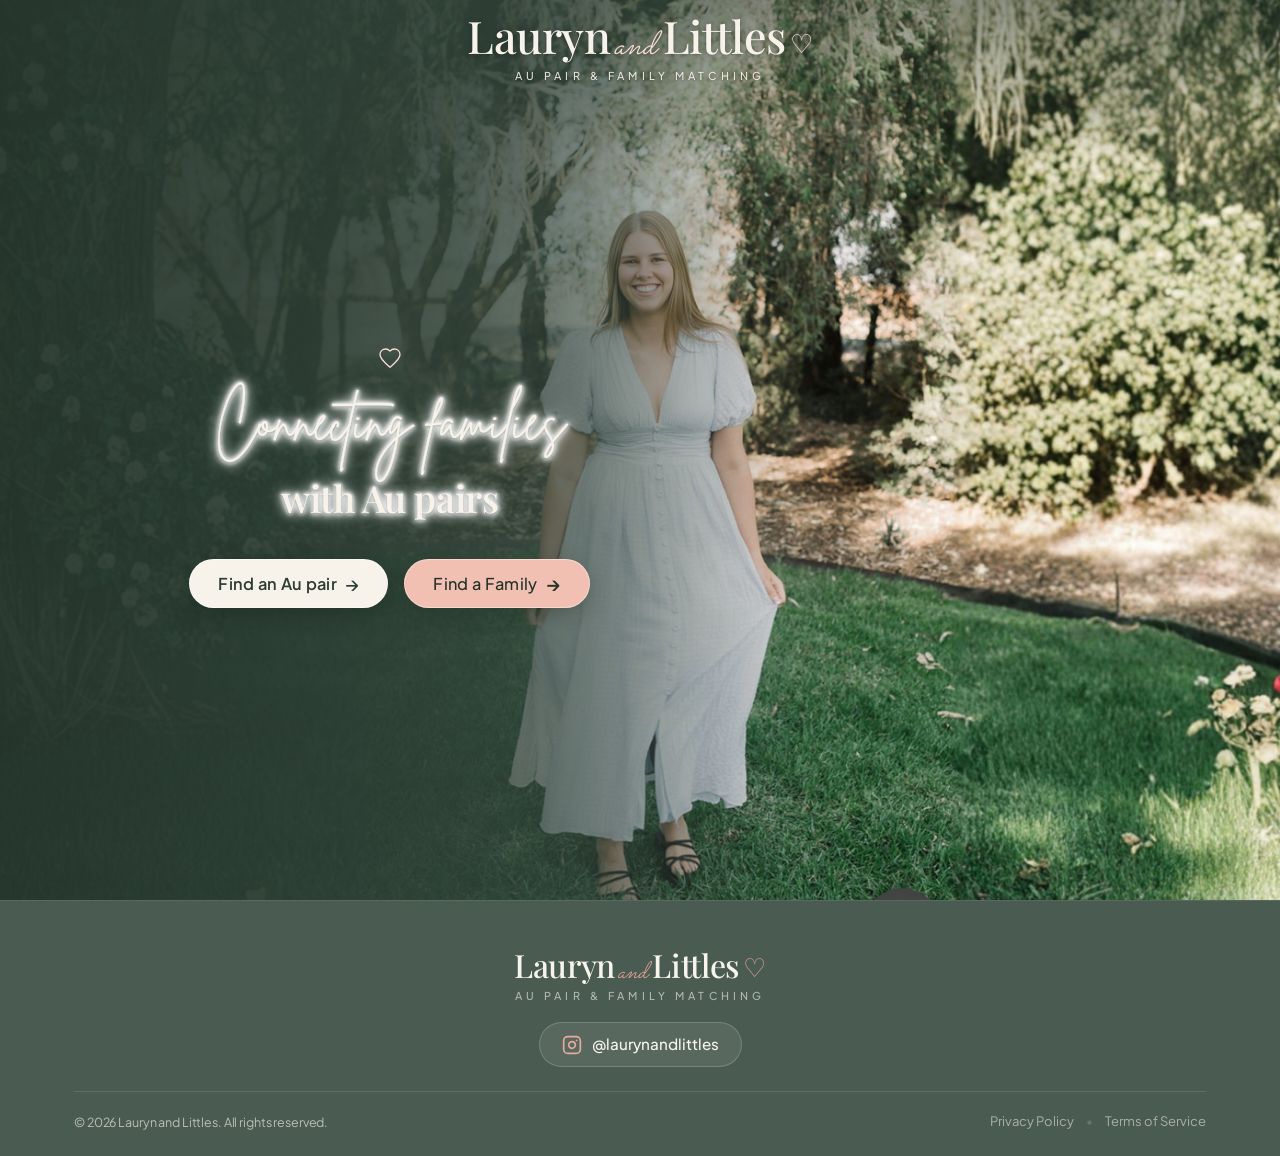
==== index.html @ 8d5e09dc "Update modal message notes, form fields, and placeholders; remove option preview badge" ====
<!DOCTYPE html>
<html lang="en">
<head>
  <meta charset="UTF-8">
  <meta name="viewport" content="width=device-width, initial-scale=1.0">
  <title>Lauryn and Littles | Au Pair &amp; Family Matching</title>
  <meta name="description" content="Connecting families with vetted Au pairs. Book trusted au pair matching with peace of mind.">

  <!-- Favicon -->
  <link rel="icon" href="data:image/svg+xml,<svg xmlns='http://www.w3.org/2000/svg' viewBox='0 0 24 24' fill='%23e5aba0'><path d='M12 21.35l-1.45-1.32C5.4 15.36 2 12.28 2 8.5 2 5.42 4.42 3 7.5 3c1.74 0 3.41.81 4.5 2.09C13.09 3.81 14.76 3 16.5 3 19.58 3 22 5.42 22 8.5c0 3.78-3.4 6.86-8.55 11.54L12 21.35z'/></svg>">

  <!-- Google Fonts: Cormorant Garamond, Alex Brush, Plus Jakarta Sans -->
  <link rel="preconnect" href="https://fonts.googleapis.com">
  <link rel="preconnect" href="https://fonts.gstatic.com" crossorigin>
  <link href="https://fonts.googleapis.com/css2?family=Alex+Brush&family=Allison&family=Cormorant+Garamond:ital,wght@0,300;0,400;0,500;0,600;1,400&family=Ms+Madi&family=Playfair+Display:ital,wght@0,400;0,500;0,600;1,400&family=Plus+Jakarta+Sans:wght@400;500;600&family=Sacramento&display=swap" rel="stylesheet">

  <link rel="stylesheet" href="css/style.css?v=5.0">
</head>
<body class="has-green-overlay">
  <!-- Header Navbar (Transparent with cream logo at top, solid cream with dark green logo on scroll via main.js) -->
  <header class="site-header" id="site-header">
    <nav class="header-navbar" aria-label="Brand Navigation">
      <div class="header-container">
        <a href="index.html" class="brand-logo" aria-label="Lauryn and Littles Home">
          <div class="brand-name">
            <span class="logo-serif">Lauryn</span><span class="logo-script">and</span><span class="logo-serif">Littles</span>
            <span class="logo-heart" aria-hidden="true">&#9825;</span>
          </div>
          <div class="brand-subtitle">AU PAIR &amp; FAMILY MATCHING</div>
        </a>
      </div>
    </nav>
  </header>

  <!-- Hero Section (Option 2: Brand-Green Overlay + Cream Text) -->
  <main>
    <section class="hero-section hero-green-overlay" id="hero">
      <div class="hero-green-wrapper">
        <div class="hero-green-content">
          <!-- Top Heart Icon Badge -->
          <div class="hero-heart-badge" aria-hidden="true">
            <svg class="heart-svg" viewBox="0 0 24 24" fill="none" stroke="currentColor">
              <path d="M12 21.35l-1.45-1.32C5.4 15.36 2 12.28 2 8.5 2 5.42 4.42 3 7.5 3c1.74 0 3.41.81 4.5 2.09C13.09 3.81 14.76 3 16.5 3 19.58 3 22 5.42 22 8.5c0 3.78-3.4 6.86-8.55 11.54L12 21.35z" stroke-width="1.3" stroke-linecap="round" stroke-linejoin="round"/>
            </svg>
          </div>

          <!-- Main Hero Headline (Cream Text on Brand-Green Overlay) -->
          <h1 class="hero-headline">
            <span class="script-line">Connecting families</span>
            <span class="serif-line">with Au pairs</span>
          </h1>

          <!-- Hero Action Buttons -->
          <div class="hero-buttons">
            <button type="button" class="btn-hero-primary" id="hero-find-sitter" aria-label="Find an Au pair">
              <span>Find an Au pair</span>
              <span class="btn-arrow" aria-hidden="true">&rarr;</span>
            </button>
            <button type="button" class="btn-hero-secondary" id="hero-find-family" aria-label="Find a Family">
              <span>Find a Family</span>
              <span class="btn-arrow" aria-hidden="true">&rarr;</span>
            </button>
          </div>
        </div>
      </div>
    </section>
  </main>

  <!-- Footer (Cleaned up: Instagram only as requested) -->
  <footer class="site-footer" id="footer">
    <div class="footer-container">
      <div class="footer-content">
        <!-- Brand Logo -->
        <a href="index.html" class="brand-logo footer-logo" aria-label="Lauryn and Littles Home">
          <div class="brand-name">
            <span class="logo-serif">Lauryn</span><span class="logo-script">and</span><span class="logo-serif">Littles</span>
            <span class="logo-heart">&#9825;</span>
          </div>
          <div class="brand-subtitle">AU PAIR &amp; FAMILY MATCHING</div>
        </a>

        <!-- Instagram Link Only -->
        <div class="footer-social-wrap">
          <a href="https://www.instagram.com/laurynandlittles/" target="_blank" rel="noopener noreferrer" class="instagram-btn" aria-label="Follow Lauryn &amp; Littles on Instagram">
            <svg class="instagram-icon" viewBox="0 0 24 24" fill="none" stroke="currentColor" stroke-width="2" stroke-linecap="round" stroke-linejoin="round">
              <rect x="2" y="2" width="20" height="20" rx="5" ry="5"></rect>
              <path d="M16 11.37A4 4 0 1 1 12.63 8 4 4 0 0 1 16 11.37z"></path>
              <line x1="17.5" y1="6.5" x2="17.51" y2="6.5"></line>
            </svg>
            <span>@laurynandlittles</span>
          </a>
        </div>
      </div>

      <div class="footer-bottom">
        <div class="footer-copyright">
          &copy; 2026 Lauryn and Littles. All rights reserved.
        </div>
        <div class="footer-legal">
          <a href="privacy.html">Privacy Policy</a>
          <span class="sep">&bull;</span>
          <a href="terms.html">Terms of Service</a>
        </div>
      </div>
    </div>
  </footer>

  <!-- REQUEST MODAL (Tell us what you need) -->
  <div class="modal-overlay" id="request-modal">
    <div class="modal-container" role="dialog" aria-labelledby="modal-title">
      <button type="button" class="modal-close" id="modal-close-btn" aria-label="Close modal">&times;</button>
      <div class="modal-header">
        <div class="modal-title-wrap">
          <div class="modal-heart">&#9825;</div>
          <h3 id="modal-title">Tell us what you need</h3>
        </div>
      </div>

      <!-- Role Selector: Family or Sitter -->
      <div class="role-toggle-group" role="tablist" aria-label="Request Type">
        <button type="button" class="role-toggle-btn active" id="role-family-btn" role="tab" aria-selected="true">
          I'm looking for Au Pair
        </button>
        <button type="button" class="role-toggle-btn" id="role-sitter-btn" role="tab" aria-selected="false">
          I'm looking for a Family
        </button>
      </div>

      <form class="modal-form" id="request-form" onsubmit="event.preventDefault(); window.submitRequest();">
        <input type="hidden" id="request-type" value="Family needing a Sitter">

        <div class="message-note">
          <p>Welcome to Lauryn &amp; Littles!</p>
          <p>Finding the perfect au pair for your family is a big decision, and we are delighted to help guide you.</p>
          <p>Please share your basic contact details below to join our waiting list. Once submitted, we will reach out with our application form so we can learn about your family's unique needs, values, and preferences.</p>
          <p>We look forward to finding your perfect match.</p>
        </div>


        <!-- Location (Town & Suburb) -->
        <div class="form-field">
          <label for="need-location">LOCATION (TOWN &amp; SUBURB)</label>
          <input type="text" id="need-location" required placeholder="e.g. Winchester, West Hill" class="form-input">
        </div>

        <!-- Anything else you feel we need to know -->
        <div class="form-field">
          <label for="need-details">Anything else you feel we need to know:</label>
          <textarea id="need-details" rows="3" placeholder="e.g. medical conditions, routines, pets, parking, etc." class="form-textarea"></textarea>
        </div>

        <!-- Contact Information -->
        <div class="form-row">
          <div class="form-field">
            <label for="client-name">Your Full Name</label>
            <input type="text" id="client-name" required placeholder="Larissa Saunders" class="form-input">
          </div>
          <div class="form-field">
            <label for="client-phone">PHONE NUMBER</label>
            <input type="tel" id="client-phone" required placeholder="07704 911930" class="form-input">
          </div>
        </div>

        <div class="form-field">
          <label for="client-email">Email Address</label>
          <input type="email" id="client-email" required placeholder="Larissa_saunders@gmail.com" class="form-input">
        </div>

        <!-- Confirmation Checkbox -->
        <div class="form-checkbox-field">
          <label class="custom-checkbox-label">
            <input type="checkbox" id="agree-terms-family" required class="custom-checkbox-input">
            <span class="checkbox-text">
              I have read and agree to the <a href="terms.html" target="_blank" rel="noopener noreferrer">Terms of Service</a> and <a href="privacy.html" target="_blank" rel="noopener noreferrer">Privacy Policy</a>.
            </span>
          </label>
        </div>

        <div class="modal-submit-wrap">
          <button type="submit" class="btn-hero-primary full-width" id="submit-request-btn">
            <span>SUBMIT</span>
            <span class="btn-arrow">&rarr;</span>
          </button>
        </div>
      </form>

      <!-- Sitter Waiting List Form (I'm looking for a Family) -->
      <form class="modal-form" id="waiting-list-form" style="display: none;" onsubmit="event.preventDefault(); window.submitWaitingList();">
        <div class="waiting-list-note">
          <p>Welcome to Lauryn &amp; Littles!</p>
          <p>Looking for a host family for your next au pair adventure? We’d love to hear from you!</p>
          <p>Fill in the details below to join our waiting list. We’ll be in touch soon to learn more about you and what you’re looking for.</p>
        </div>

        <div class="form-field">
          <label for="waiting-name">Full Name</label>
          <input type="text" id="waiting-name" required placeholder="Larissa Saunders" class="form-input">
        </div>

        <div class="form-field">
          <label for="waiting-email">Email</label>
          <input type="email" id="waiting-email" required placeholder="Larissa_saunders@gmail.com" class="form-input">
        </div>

        <div class="form-row">
          <div class="form-field">
            <label for="waiting-phone">Phone Number</label>
            <input type="tel" id="waiting-phone" required placeholder="07704 911930" class="form-input">
          </div>
          <div class="form-field">
            <label for="waiting-city">City</label>
            <input type="text" id="waiting-city" required placeholder="e.g. Winchester" class="form-input">
          </div>
        </div>

        <!-- Confirmation Checkbox -->
        <div class="form-checkbox-field">
          <label class="custom-checkbox-label">
            <input type="checkbox" id="agree-terms-sitter" required class="custom-checkbox-input">
            <span class="checkbox-text">
              I have read and agree to the <a href="terms.html" target="_blank" rel="noopener noreferrer">Terms of Service</a> and <a href="privacy.html" target="_blank" rel="noopener noreferrer">Privacy Policy</a>.
            </span>
          </label>
        </div>

        <div class="modal-submit-wrap">
          <button type="submit" class="btn-hero-primary full-width" id="submit-waiting-btn">
            <span>Join the waiting list</span>
            <span class="btn-arrow">&rarr;</span>
          </button>
        </div>
      </form>
    </div>
  </div>

  <!-- Toast Notification Container -->
  <div class="toast-container" id="toast-container" aria-live="polite"></div>


  <script src="js/main.js"></script>
</body>
</html>
---- css/style.css ----
/* ==========================================================================
   Lauryn and Littles - Boutique Childcare Hero Page & Footer
   ========================================================================== */

@font-face {
  font-family: 'Brittany Signature';
  src: url('../fonts/BrittanySignature.otf') format('opentype'),
       url('../fonts/BrittanySignature.ttf') format('truetype');
  font-weight: 400;
  font-style: normal;
  font-display: swap;
}

:root {
  /* Exact Colors from Reference Design */
  --color-sage-deep: #4a5c52;
  --color-sage-btn: #526757;
  --color-sage-btn-hover: #405244;
  --color-sage-muted: #7d877e;

  --color-blush: #e5aba0;
  --color-blush-btn: #f1bdb0;
  --color-blush-btn-hover: #e8aca0;
  --color-blush-soft: #fcf4f2;
  --color-blush-border: #f4d0c9;

  --color-wall-portrait: #f7f2ea;
  --color-wall-landscape: #f7f2ea;
  --color-header-bg: rgba(247, 242, 234, 0.94);

  /* Typography */
  --font-serif: 'Cormorant Garamond', Georgia, serif;
  --font-headline-serif: 'Playfair Display', 'Cormorant Garamond', Georgia, serif;
  --font-script: 'Brittany Signature', 'Ms Madi', 'Allison', cursive;
  --font-sans: 'Plus Jakarta Sans', -apple-system, BlinkMacSystemFont, 'Segoe UI', Roboto, sans-serif;

  /* Shadows */
  --shadow-sm: 0 2px 8px rgba(50, 60, 52, 0.05);
  --shadow-lg: 0 16px 36px rgba(50, 60, 52, 0.12);
  --shadow-pill: 0 6px 18px rgba(82, 103, 87, 0.22);
  --shadow-blush-pill: 0 6px 18px rgba(241, 189, 176, 0.35);

  --transition-smooth: all 0.3s cubic-bezier(0.16, 1, 0.3, 1);
  --transition-fast: all 0.2s ease-in-out;
}

/* Reset */
*, *::before, *::after {
  box-sizing: border-box;
  margin: 0;
  padding: 0;
}

html, body {
  width: 100%;
  min-height: 100%;
  background-color: var(--color-wall-portrait);
  color: var(--color-sage-deep);
  font-family: var(--font-sans);
  line-height: 1.5;
  -webkit-font-smoothing: antialiased;
  -moz-osx-font-smoothing: grayscale;
}

/* Custom Boutique Scrollbar (Firefox, Chrome, Edge, Safari) */
html {
  scrollbar-width: thin;
  scrollbar-color: rgba(67, 85, 72, 0.32) transparent;
}

::-webkit-scrollbar {
  width: 8px;
  height: 8px;
}

::-webkit-scrollbar-track {
  background: transparent;
}

::-webkit-scrollbar-thumb {
  background-color: rgba(67, 85, 72, 0.28);
  border-radius: 9999px;
  border: 2px solid transparent;
  background-clip: padding-box;
  transition: background-color 0.25s ease;
}

::-webkit-scrollbar-thumb:hover {
  background-color: var(--color-sage-deep);
}

::-webkit-scrollbar-corner {
  background: transparent;
}

button {
  font-family: inherit;
  cursor: pointer;
  border: none;
  background: none;
  transition: var(--transition-smooth);
}

a {
  color: inherit;
  text-decoration: none;
  transition: var(--transition-fast);
}

ul {
  list-style: none;
}

/* ==========================================================================
   Header Navbar (Sticky, dedicated surface, no links/buttons)
   ========================================================================== */
.site-header {
  position: fixed;
  top: 0;
  left: 0;
  width: 100%;
  z-index: 100;
  background-color: transparent;
  backdrop-filter: none;
  -webkit-backdrop-filter: none;
  border-bottom: 1px solid transparent;
  box-shadow: none;
  transition: background-color 0.35s ease, border-color 0.35s ease, box-shadow 0.35s ease, backdrop-filter 0.35s ease, -webkit-backdrop-filter 0.35s ease;
}

.site-header.scrolled {
  background-color: rgba(247, 242, 234, 0.96);
  backdrop-filter: blur(14px);
  -webkit-backdrop-filter: blur(14px);
  border-bottom: 1px solid rgba(67, 85, 72, 0.08);
  box-shadow: 0 4px 20px rgba(50, 60, 52, 0.08);
}

.header-navbar {
  width: 100%;
}

.header-container {
  display: flex;
  align-items: center;
  justify-content: center;
  width: 100%;
  padding: 10px 16px;
}



/* Brand Logo (Centered on mobile by default) */
.brand-logo {
  display: flex;
  flex-direction: column;
  align-items: center;
  text-align: center;
  text-decoration: none;
}

.brand-name {
  display: inline-flex;
  align-items: baseline;
  justify-content: center;
  line-height: 1;
  white-space: nowrap;
}

/* "Lauryn" & "Littles" */
.logo-serif {
  font-family: 'Playfair Display', Georgia, serif;
  font-size: 1.85rem;
  font-weight: 500;
  color: #4a5c52; /* vintage deep slate / muted forest green */
  letter-spacing: -0.01em; /* slight tightening for high-fashion editorial look */
  line-height: 1;
  position: relative;
  z-index: 2;
}

/* "and" - Sacramento cursive in italic */
.logo-script {
  font-family: 'Sacramento', cursive;
  font-size: 1.50rem;
  font-weight: 400;
  font-style: italic;
  font-synthesis: style;
  transform: skewX(-11deg);
  transform-origin: left baseline;
  color: #db9c93;
  line-height: 1;
  display: inline-block;

  margin-left: 0.10em;
  margin-right: 0.18em;

  /* Sit on the shared baseline */
  position: relative;
  bottom: 0;
  z-index: 1;

  text-rendering: geometricPrecision;
  -webkit-font-smoothing: antialiased;
  -moz-osx-font-smoothing: grayscale;
  overflow: visible;
}

.logo-heart {
  font-size: 1.15rem;
  color: #db9c93;
  margin-left: 0.15em;
  position: relative;
  bottom: 0.05em;
  font-weight: 300;
}

.brand-subtitle {
  font-family: var(--font-sans);
  font-size: 0.54rem;
  font-weight: 500;
  letter-spacing: 0.3em;
  color: var(--color-sage-muted);
  text-transform: uppercase;
  margin-top: 2px;
  padding-left: 0;
  text-align: center;
}

/* ==========================================================================
   HERO SECTION
   Phone: Fullscreen display (100vh / 100dvh) with cover background
   Desktop: Full landscape cover with spacious content
   ========================================================================== */
.hero-section {
  position: relative;
  width: 100%;
  min-height: 101vh;
  min-height: 101dvh;
  height: 101vh;
  height: 101dvh;
  aspect-ratio: unset;
  display: flex;
  flex-direction: column;
  align-items: center;
  justify-content: flex-start;
  background-color: transparent;
  background-image: linear-gradient(
    180deg,
    rgba(247, 242, 234, 0.96) 0%,
    rgba(247, 242, 234, 0.96) 29%,
    rgba(247, 242, 234, 0.92) 34%,
    rgba(247, 242, 234, 0.70) 38%,
    rgba(247, 242, 234, 0.30) 41.5%,
    transparent 44%
  ), url('../images/1000054756.jpg');
  background-repeat: no-repeat;
  background-position: center 32%;
  background-size: cover;
  overflow: hidden;
}

.hero-wrapper {
  width: 100%;
  max-width: 1180px;
  margin: 0 auto;
  padding: clamp(90px, 14vh, 115px) 18px clamp(24px, 4vh, 40px) 18px;
  display: flex;
  flex-direction: column;
  align-items: center;
  position: relative;
  z-index: 2;
}

.hero-content {
  display: flex;
  flex-direction: column;
  align-items: center;
  text-align: center;
  max-width: 650px;
  margin: 0 auto;
}

/* Top Heart Icon Badge */
.hero-heart-badge {
  display: flex;
  align-items: center;
  justify-content: center;
  margin-bottom: 12px;
}

.heart-svg {
  width: 22px;
  height: 22px;
  color: var(--color-blush);
  filter: drop-shadow(0 1px 3px rgba(229, 171, 160, 0.25));
  animation: float-heart 3.5s ease-in-out infinite;
}

@keyframes float-heart {
  0%, 100% { transform: translateY(0); }
  50% { transform: translateY(-3px); }
}

/* Hero Headline */
.hero-headline {
  display: flex;
  flex-direction: column;
  align-items: center;
  justify-content: center;
  margin-bottom: clamp(22px, 4.5vh, 32px);
  color: #4a5c52;
  line-height: 1.12;
}

.script-line {
  font-family: 'Brittany Signature', var(--font-script);
  font-size: clamp(3.2rem, 9.6vw, 4.5rem);
  font-weight: 400;
  font-style: normal;
  color: #4a5c52;
  display: block;
  letter-spacing: normal;
  transform: none;
  margin-bottom: 18px;
  line-height: 1.2;



  /* Essential for connected cursive */
  text-rendering: optimizeLegibility;
  -webkit-font-smoothing: antialiased;
  -moz-osx-font-smoothing: grayscale;
  font-feature-settings: "liga" 1, "calt" 1, "kern" 1;
  font-variant-ligatures: common-ligatures contextual;

  /* Prevents ascenders/descenders from clipping */
  padding: 0.15em 0.25em;
  overflow: visible;
  white-space: nowrap;
}

.serif-line {
  font-family: var(--font-headline-serif);
  font-size: clamp(2.2rem, 6.6vw, 2.9rem);
  font-weight: 400;
  letter-spacing: -0.012em;
  color: #4a5c52;
  display: block;
  line-height: 1.16;



  text-rendering: optimizeLegibility;
  -webkit-font-smoothing: antialiased;
  font-feature-settings: "liga" 1, "kern" 1;
}

/* Hero Action Buttons */
.hero-buttons {
  display: flex;
  align-items: center;
  justify-content: center;
  gap: 14px;
  flex-wrap: wrap;
  margin-bottom: clamp(20px, 4vh, 28px);
}

/* Button 1: "Find a Sitter ->" */
.btn-hero-primary {
  display: inline-flex;
  align-items: center;
  justify-content: center;
  gap: 8px;
  background-color: #4a5c52;
  color: #ffffff;
  font-family: var(--font-sans);
  font-size: clamp(0.92rem, 2.7vw, 1.02rem);
  font-weight: 500;
  padding: 13px 28px;
  border-radius: 9999px;
  box-shadow: 0 4px 14px rgba(74, 92, 82, 0.25);
  letter-spacing: 0.02em;
  cursor: pointer;
  transition: var(--transition-smooth);
}

.btn-hero-primary:hover {
  background-color: #3d4e44;
  transform: translateY(-2px);
  box-shadow: 0 8px 22px rgba(74, 92, 82, 0.35);
}

.btn-hero-primary .btn-arrow {
  font-family: var(--font-sans);
  font-size: 1.05rem;
  font-weight: 500;
  line-height: 1;
  transition: transform 0.25s ease;
}

.btn-hero-primary:hover .btn-arrow {
  transform: translateX(4px);
}

/* Button 2: "Find a Family ->" */
.btn-hero-secondary {
  display: inline-flex;
  align-items: center;
  justify-content: center;
  gap: 8px;
  background-color: #f2bfb3;
  color: #233327;
  border: 1px solid rgba(67, 85, 72, 0.12);
  font-family: var(--font-sans);
  font-size: clamp(0.92rem, 2.7vw, 1.02rem);
  font-weight: 500;
  padding: 13px 28px;
  border-radius: 9999px;
  box-shadow: 0 4px 14px rgba(220, 160, 150, 0.25);
  letter-spacing: 0.02em;
  cursor: pointer;
  transition: var(--transition-smooth);
}

.btn-hero-secondary:hover {
  background-color: #eaaea0;
  color: #141f17;
  transform: translateY(-2px);
  box-shadow: 0 8px 22px rgba(220, 160, 150, 0.45);
}

.btn-hero-secondary .btn-arrow {
  font-family: var(--font-sans);
  font-size: 1.05rem;
  font-weight: 600;
  line-height: 1;
  transition: transform 0.25s ease;
}

.btn-hero-secondary:hover .btn-arrow {
  transform: translateX(4px);
}

/* Bottom Delicate Heart Divider */
.hero-divider {
  display: flex;
  align-items: center;
  justify-content: center;
  gap: 12px;
  width: 100%;
  max-width: 220px;
  margin: 0 auto;
}

.divider-line {
  flex: 1;
  height: 1px;
  background-color: var(--color-blush);
  opacity: 0.75;
}

.divider-heart {
  font-size: 1.1rem;
  color: var(--color-blush);
  line-height: 1;
}

.full-width {
  width: 100%;
}

/* ==========================================================================
   ENTRANCE TRANSITIONS (Luxury Staggered Page Load Animation)
   ========================================================================== */

@keyframes luxuryFadeInDown {
  0% {
    opacity: 0;
    transform: translateY(-12px);
  }
  100% {
    opacity: 1;
    transform: translateY(0);
  }
}

@keyframes luxuryFadeInUp {
  0% {
    opacity: 0;
    transform: translateY(22px);
  }
  100% {
    opacity: 1;
    transform: translateY(0);
  }
}

@keyframes luxuryFadeInScale {
  0% {
    opacity: 0;
    transform: scale(0.88) translateY(12px);
  }
  100% {
    opacity: 1;
    transform: scale(1) translateY(0);
  }
}

@keyframes luxuryFadeIn {
  0% {
    opacity: 0;
  }
  100% {
    opacity: 1;
  }
}

/* Header & Logo Entrance */
.header-container {
  animation: luxuryFadeInDown 0.65s cubic-bezier(0.16, 1, 0.3, 1) 0.05s backwards;
}

/* Hero Content Staggered Entrance */
.hero-heart-badge {
  animation: luxuryFadeInScale 0.75s cubic-bezier(0.16, 1, 0.3, 1) 0.15s backwards;
}

.hero-headline {
  animation: luxuryFadeInUp 0.85s cubic-bezier(0.16, 1, 0.3, 1) 0.28s backwards;
}

.btn-hero-primary {
  animation: luxuryFadeInUp 0.8s cubic-bezier(0.16, 1, 0.3, 1) 0.48s backwards;
}

.btn-hero-secondary {
  animation: luxuryFadeInUp 0.8s cubic-bezier(0.16, 1, 0.3, 1) 0.58s backwards;
}

.hero-divider {
  animation: luxuryFadeIn 0.85s ease 0.7s backwards;
}

/* ==========================================================================
   FOOTER ENTRANCE / SCROLL REVEAL TRANSITION
   ========================================================================== */

.site-footer {
  overflow: hidden;
}

.site-footer .footer-social-wrap {
  opacity: 0;
  transform: translateY(24px) scale(0.94);
  transition: opacity 0.85s cubic-bezier(0.16, 1, 0.3, 1), transform 0.85s cubic-bezier(0.16, 1, 0.3, 1);
}

.site-footer .footer-copyright {
  opacity: 0;
  transform: translateY(18px);
  transition: opacity 0.85s cubic-bezier(0.16, 1, 0.3, 1) 0.15s, transform 0.85s cubic-bezier(0.16, 1, 0.3, 1) 0.15s;
}

.site-footer .footer-legal {
  opacity: 0;
  transform: translateY(18px);
  transition: opacity 0.85s cubic-bezier(0.16, 1, 0.3, 1) 0.28s, transform 0.85s cubic-bezier(0.16, 1, 0.3, 1) 0.28s;
}

/* Activated when scrolled into view */
.site-footer.footer-visible .footer-social-wrap,
.site-footer.footer-visible .footer-copyright,
.site-footer.footer-visible .footer-legal {
  opacity: 1;
  transform: translateY(0) scale(1);
}

/* ==========================================================================
   LEGAL PAGES ENTRANCE TRANSITIONS (Privacy Policy & Terms of Service)
   ========================================================================== */

@keyframes legalPageEntrance {
  0% {
    opacity: 0;
    transform: translateY(24px);
  }
  100% {
    opacity: 1;
    transform: translateY(0);
  }
}

@keyframes legalCardEntrance {
  0% {
    opacity: 0;
    transform: translateY(45px) scale(0.982);
    box-shadow: 0 4px 14px rgba(50, 60, 52, 0.02);
  }
  100% {
    opacity: 1;
    transform: translateY(0) scale(1);
    box-shadow: 0 16px 44px rgba(50, 60, 52, 0.08);
  }
}

@keyframes heartPop {
  0% {
    opacity: 0;
    transform: scale(0.4);
  }
  55% {
    transform: scale(1.28);
  }
  100% {
    opacity: 1;
    transform: scale(1);
  }
}

@keyframes sectionSlideIn {
  0% {
    opacity: 0;
    transform: translateY(18px);
  }
  100% {
    opacity: 1;
    transform: translateY(0);
  }
}

.legal-page-body .legal-page-main {
  animation: legalPageEntrance 0.75s cubic-bezier(0.16, 1, 0.3, 1) backwards;
}

.legal-page-body .legal-nav-bar {
  animation: luxuryFadeInDown 0.75s cubic-bezier(0.16, 1, 0.3, 1) 0.1s backwards;
}

.legal-page-body .legal-heart-accent {
  animation: heartPop 0.85s cubic-bezier(0.16, 1, 0.3, 1) 0.2s backwards;
}

.legal-page-body .legal-title {
  animation: luxuryFadeInUp 0.85s cubic-bezier(0.16, 1, 0.3, 1) 0.28s backwards;
}

.legal-page-body .legal-updated {
  animation: luxuryFadeInUp 0.85s cubic-bezier(0.16, 1, 0.3, 1) 0.36s backwards;
}

.legal-page-body .legal-intro {
  animation: luxuryFadeInUp 0.9s cubic-bezier(0.16, 1, 0.3, 1) 0.44s backwards;
}

.legal-page-body .legal-card {
  animation: legalCardEntrance 1s cubic-bezier(0.16, 1, 0.3, 1) 0.5s backwards;
}

.legal-page-body .legal-callout {
  animation: sectionSlideIn 0.85s cubic-bezier(0.16, 1, 0.3, 1) 0.65s backwards;
}

.legal-page-body .legal-section:nth-of-type(1) {
  animation: sectionSlideIn 0.85s cubic-bezier(0.16, 1, 0.3, 1) 0.72s backwards;
}

.legal-page-body .legal-section:nth-of-type(2) {
  animation: sectionSlideIn 0.85s cubic-bezier(0.16, 1, 0.3, 1) 0.8s backwards;
}

.legal-page-body .legal-section:nth-of-type(3) {
  animation: sectionSlideIn 0.85s cubic-bezier(0.16, 1, 0.3, 1) 0.88s backwards;
}

.legal-page-body .legal-bottom-actions {
  animation: luxuryFadeInUp 0.9s cubic-bezier(0.16, 1, 0.3, 1) 0.95s backwards;
}

/* Accessibility: Respect Reduced Motion Preference */
@media (prefers-reduced-motion: reduce) {
  .header-container,
  .hero-heart-badge,
  .hero-headline,
  .btn-hero-primary,
  .btn-hero-secondary,
  .hero-divider,
  .legal-page-main,
  .legal-nav-bar,
  .legal-heart-accent,
  .legal-title,
  .legal-updated,
  .legal-intro,
  .legal-card,
  .legal-callout,
  .legal-section,
  .legal-bottom-actions,
  .heart-svg,
  .site-footer .footer-social-wrap,
  .site-footer .footer-copyright,
  .site-footer .footer-legal {
    animation: none !important;
    transition: none !important;
    transform: none !important;
    opacity: 1 !important;
  }
}

/* ==========================================================================
   FOOTER (Clean & Minimal: Instagram Only)
   ========================================================================== */
.site-footer {
  background-color: #4a5c52;
  color: #e3e8e4;
  padding: 48px 0 24px 0;
  border-top: 1px solid rgba(255, 255, 255, 0.08);
  position: relative;
  z-index: 10;
}

.footer-container {
  width: 100%;
  max-width: 1180px;
  margin: 0 auto;
  padding: 0 24px;
}

.footer-content {
  display: flex;
  flex-direction: column;
  align-items: center;
  text-align: center;
  padding-bottom: 24px;
  gap: 18px;
  border-bottom: 1px solid rgba(255, 255, 255, 0.1);
}

.footer-logo {
  align-items: center;
  text-shadow: none !important;
  filter: none !important;
}

.footer-logo,
.footer-logo * {
  text-shadow: none !important;
  filter: none !important;
  -webkit-text-stroke: 0 !important;
}

.footer-logo .logo-serif {
  color: #f7f4ec;
  font-size: 2rem;
}

.footer-logo .logo-script {
  font-size: 1.63rem;
}

.footer-logo .brand-subtitle {
  color: rgba(247, 244, 236, 0.6);
  text-align: center;
  padding-left: 0;
}

.footer-social-wrap {
  display: flex;
  justify-content: center;
}

.instagram-btn {
  display: inline-flex;
  align-items: center;
  gap: 10px;
  background: rgba(255, 255, 255, 0.08);
  border: 1px solid rgba(255, 255, 255, 0.18);
  padding: 10px 22px;
  border-radius: 9999px;
  color: #f7f4ec;
  font-size: 0.95rem;
  font-weight: 500;
  transition: var(--transition-fast);
}

.instagram-icon {
  width: 20px;
  height: 20px;
  color: var(--color-blush);
}

.instagram-btn:hover {
  background-color: var(--color-blush);
  color: var(--color-sage-deep);
  border-color: transparent;
  transform: translateY(-2px);
}

.instagram-btn:hover .instagram-icon {
  color: var(--color-sage-deep);
}

/* Footer Bottom */
.footer-bottom {
  display: flex;
  flex-direction: column;
  gap: 12px;
  align-items: center;
  justify-content: space-between;
  padding-top: 20px;
  font-size: 0.8125rem;
  color: rgba(247, 244, 236, 0.55);
  text-align: center;
  width: 100%;
}

.footer-copyright {
  font-size: 0.74rem;
  color: rgba(247, 244, 236, 0.65);
  letter-spacing: -0.01em;
  white-space: nowrap;
}

.heart-text {
  color: var(--color-blush);
  font-size: 0.95rem;
  vertical-align: middle;
}

.footer-legal {
  display: flex;
  gap: 12px;
}

.footer-legal a:hover {
  color: var(--color-blush);
}

.sep {
  opacity: 0.3;
}

/* ==========================================================================
   MODALS
   ========================================================================== */
.modal-overlay {
  position: fixed;
  inset: 0;
  background: rgba(30, 40, 32, 0.6);
  backdrop-filter: blur(6px);
  -webkit-backdrop-filter: blur(6px);
  z-index: 300;
  display: flex;
  align-items: center;
  justify-content: center;
  padding: 20px;
  opacity: 0;
  visibility: hidden;
  transition: var(--transition-smooth);
}

.modal-overlay.active {
  opacity: 1;
  visibility: visible;
}

.modal-container {
  background: #ffffff;
  width: 100%;
  max-width: 560px;
  max-height: 90vh;
  border-radius: 24px;
  padding: 32px;
  overflow-y: auto;
  box-shadow: var(--shadow-lg);
  transform: translateY(20px) scale(0.97);
  transition: var(--transition-smooth);
  position: relative;
}

.modal-overlay.active .modal-container {
  transform: translateY(0) scale(1);
}

.modal-header {
  display: flex;
  align-items: flex-start;
  justify-content: space-between;
  margin-bottom: 22px;
  padding-right: 44px;
}

.modal-title-wrap h3 {
  font-family: var(--font-serif);
  font-size: 1.85rem;
  color: var(--color-sage-deep);
  line-height: 1.2;
}

.modal-heart {
  font-size: 1.4rem;
  color: var(--color-blush);
  margin-bottom: 2px;
}

.modal-close {
  position: sticky;
  top: 0px;
  float: right;
  z-index: 100;
  display: flex;
  align-items: center;
  justify-content: center;
  width: 38px;
  height: 38px;
  font-size: 1.5rem;
  line-height: 1;
  color: var(--color-sage-deep);
  background: rgba(255, 255, 255, 0.94);
  backdrop-filter: blur(10px);
  -webkit-backdrop-filter: blur(10px);
  border: 1px solid rgba(74, 92, 82, 0.18);
  border-radius: 50%;
  cursor: pointer;
  margin-top: -8px;
  margin-right: -8px;
  margin-bottom: -38px;
  box-shadow: 0 4px 12px rgba(50, 60, 52, 0.12);
  transition: all 0.2s cubic-bezier(0.16, 1, 0.3, 1);
}

.modal-close:hover {
  background: #ffffff;
  color: #1e2b21;
  border-color: var(--color-blush);
  transform: scale(1.08);
  box-shadow: 0 6px 16px rgba(50, 60, 52, 0.18);
}

/* Role Selector Toggle */
.role-toggle-group {
  display: flex;
  background-color: #f1ede6;
  border-radius: 9999px;
  padding: 4px;
  gap: 4px;
  margin-bottom: 16px;
}

.role-toggle-btn {
  flex: 1;
  padding: 9px 14px;
  border-radius: 9999px;
  font-family: var(--font-sans);
  font-size: 0.85rem;
  font-weight: 600;
  color: #5d6d60;
  text-align: center;
  cursor: pointer;
  transition: var(--transition-fast);
  border: none;
  background: transparent;
}

/* Green when 'I'm looking for a Sitter' is active (matching Find a Sitter button) */
#role-family-btn.active {
  background-color: #4a5c52;
  color: #ffffff;
  font-weight: 600;
  box-shadow: 0 3px 12px rgba(74, 92, 82, 0.28);
}

/* Pink/blush when 'I'm a Sitter looking for a Family' is active (matching Find a Family button) */
#role-sitter-btn.active {
  background-color: #f2bfb3;
  color: #1e2b21;
  font-weight: 600;
  box-shadow: 0 3px 12px rgba(242, 191, 179, 0.45);
}

/* Quote Tips Box */
.quote-tips-box {
  background: linear-gradient(135deg, rgba(242, 191, 179, 0.22), rgba(250, 247, 242, 0.98));
  border: 1px solid rgba(229, 171, 160, 0.45);
  border-radius: 14px;
  padding: 14px 16px;
  margin-bottom: 16px;
}

/* Message Note & Sitter Waiting List Note (Spacious, clean, editorial layout) */
.waiting-list-note,
.message-note {
  background: transparent;
  border: none;
  border-radius: 0;
  padding: 6px 0 0 0;
  color: #3b493f;
  font-family: var(--font-sans);
  font-size: 0.96rem;
  line-height: 1.65;
  margin-bottom: 24px;
}

.waiting-list-note p,
.message-note p {
  margin: 0 0 18px 0;
}

.waiting-list-note p:last-of-type,
.message-note p:last-of-type {
  margin-bottom: 22px;
}

.waiting-list-signature,
.message-signature {
  display: flex;
  flex-direction: column;
  gap: 10px;
  color: #3b493f;
  font-family: var(--font-sans);
  font-size: 0.96rem;
  line-height: 1.4;
  margin-top: 4px;
}

.waiting-list-signature .sig-regards,
.message-signature .sig-regards {
  color: #3b493f;
}

.waiting-list-signature .sig-name,
.message-signature .sig-name {
  color: #3b493f;
  font-weight: 500;
}

.quote-tips-title {
  display: flex;
  align-items: center;
  gap: 8px;
  font-size: 0.875rem;
  font-weight: 600;
  color: #2b3b2f;
  margin-bottom: 8px;
}

.quote-tips-list {
  display: flex;
  flex-direction: column;
  gap: 6px;
  padding-left: 2px;
  font-size: 0.82rem;
  color: #4b5d4f;
  line-height: 1.45;
}

.quote-tips-list li {
  position: relative;
  padding-left: 14px;
}

.quote-tips-list li::before {
  content: '•';
  position: absolute;
  left: 0;
  color: var(--color-blush);
  font-size: 1.1rem;
  line-height: 1;
  top: 1px;
}

.modal-form {
  display: flex;
  flex-direction: column;
  gap: 16px;
}

.form-row {
  display: grid;
  grid-template-columns: 1fr;
  gap: 16px;
}

.form-field {
  display: flex;
  flex-direction: column;
  gap: 6px;
}

.form-field label {
  font-size: 0.8125rem;
  font-weight: 600;
  text-transform: uppercase;
  letter-spacing: 0.05em;
  color: var(--color-sage-deep);
}

.form-input, .form-textarea {
  width: 100%;
  font-family: inherit;
  font-size: 0.9375rem;
  color: var(--color-sage-deep);
  background-color: #faf7f2;
  border: 1.5px solid rgba(74, 92, 82, 0.18);
  border-radius: 12px;
  padding: 12px 14px;
  outline: none;
  transition: var(--transition-fast);
}

.form-textarea {
  resize: vertical;
  min-height: 85px;
  line-height: 1.5;
}

.form-input:focus, .form-textarea:focus {
  border-color: var(--color-sage-deep);
  background-color: #ffffff;
  box-shadow: 0 0 0 3px rgba(67, 85, 72, 0.12);
}

/* Terms & Privacy Confirmation Checkbox */
.form-checkbox-field {
  margin-top: 4px;
  margin-bottom: 4px;
  padding: 2px 0;
}

.custom-checkbox-label {
  display: flex;
  align-items: flex-start;
  gap: 10px;
  cursor: pointer;
  user-select: none;
  font-size: 0.82rem;
  color: #4b5d4f;
  line-height: 1.45;
  text-transform: none;
  letter-spacing: normal;
  font-weight: 400;
}

.custom-checkbox-input {
  appearance: none;
  -webkit-appearance: none;
  width: 18px;
  height: 18px;
  border: 1.5px solid #8e9e92;
  border-radius: 5px;
  background-color: #ffffff;
  cursor: pointer;
  flex-shrink: 0;
  margin-top: 1px;
  display: grid;
  place-content: center;
  transition: all 0.2s ease;
}

.custom-checkbox-input:checked {
  background-color: #4a5c52;
  border-color: #4a5c52;
}

.custom-checkbox-input:checked::before {
  content: "";
  width: 9px;
  height: 5px;
  border-left: 2px solid #ffffff;
  border-bottom: 2px solid #ffffff;
  transform: rotate(-45deg) translate(1px, -1px);
}

.custom-checkbox-input:focus-visible {
  outline: 2px solid #4a5c52;
  outline-offset: 2px;
}

.custom-checkbox-label .checkbox-text {
  flex: 1;
}

.custom-checkbox-label a {
  color: #4a5c52;
  text-decoration: underline;
  font-weight: 600;
  transition: color 0.2s ease;
}

.custom-checkbox-label a:hover {
  color: #d88f82;
}

/* ==========================================================================
   BOUTIQUE CUSTOM DROPDOWN (Zero browser native blue)
   ========================================================================== */
.custom-select {
  position: relative;
  width: 100%;
}

.custom-select-trigger {
  display: flex;
  align-items: center;
  justify-content: space-between;
  width: 100%;
  font-family: inherit;
  font-size: 0.9375rem;
  font-weight: 500;
  color: #4a5c52;
  background-color: #faf7f2;
  border: 1.5px solid rgba(74, 92, 82, 0.18);
  border-radius: 12px;
  padding: 12px 14px;
  cursor: pointer;
  outline: none;
  transition: var(--transition-fast);
  text-align: left;
}

.custom-select-trigger:hover {
  background-color: #ffffff;
  border-color: rgba(67, 85, 72, 0.32);
}

.custom-select.open .custom-select-trigger,
.custom-select-trigger:focus {
  border-color: var(--color-blush);
  background-color: #ffffff;
  box-shadow: 0 0 0 3px rgba(229, 171, 160, 0.25);
}

.custom-select-arrow {
  display: flex;
  align-items: center;
  color: var(--color-sage-deep);
  transition: transform 0.25s ease, color 0.2s ease;
}

.custom-select.open .custom-select-arrow {
  transform: rotate(180deg);
  color: var(--color-blush);
}

.custom-select-menu {
  position: absolute;
  top: calc(100% + 6px);
  left: 0;
  right: 0;
  z-index: 100;
  background: #ffffff;
  border: 1.5px solid rgba(229, 171, 160, 0.4);
  border-radius: 14px;
  box-shadow: 0 14px 32px rgba(50, 60, 52, 0.15);
  padding: 6px;
  max-height: 220px;
  overflow-y: auto;
  list-style: none;
  display: none;
  flex-direction: column;
  gap: 3px;
  scrollbar-width: thin;
  scrollbar-color: rgba(229, 171, 160, 0.5) transparent;
}

.custom-select.open .custom-select-menu {
  display: flex;
  animation: dropMenuAnim 0.2s cubic-bezier(0.16, 1, 0.3, 1);
}

@keyframes dropMenuAnim {
  from { opacity: 0; transform: translateY(-6px); }
  to { opacity: 1; transform: translateY(0); }
}

.custom-select-option {
  display: flex;
  align-items: center;
  justify-content: space-between;
  padding: 10px 14px;
  border-radius: 8px;
  font-size: 0.9rem;
  color: #4a5c52;
  cursor: pointer;
  transition: all 0.15s ease;
}

.custom-select-option:hover {
  background-color: #f8eee9;
  color: #1e2b21;
}

.custom-select-option.selected {
  background-color: #4a5c52;
  color: #ffffff;
  font-weight: 600;
}

.custom-select-option .option-check {
  font-size: 0.85rem;
  opacity: 0;
  color: inherit;
}

.custom-select-option.selected .option-check {
  opacity: 1;
}

/* ==========================================================================
   BOUTIQUE CUSTOM CALENDAR DATE PICKER (Zero browser native blue)
   ========================================================================== */
.custom-date-wrap {
  position: relative;
  width: 100%;
}

.custom-date-trigger {
  display: flex;
  align-items: center;
  justify-content: space-between;
  width: 100%;
  font-family: inherit;
  font-size: 0.9375rem;
  font-weight: 500;
  color: #4a5c52;
  background-color: #faf7f2;
  border: 1.5px solid rgba(74, 92, 82, 0.18);
  border-radius: 12px;
  padding: 12px 14px;
  cursor: pointer;
  outline: none;
  transition: var(--transition-fast);
  text-align: left;
}

.custom-date-trigger:hover {
  background-color: #ffffff;
  border-color: rgba(67, 85, 72, 0.32);
}

.custom-date-wrap.open .custom-date-trigger,
.custom-date-trigger:focus {
  border-color: var(--color-blush);
  background-color: #ffffff;
  box-shadow: 0 0 0 3px rgba(229, 171, 160, 0.25);
}

.custom-date-icon {
  color: var(--color-blush);
  display: flex;
  align-items: center;
  transition: transform 0.2s ease;
}

.custom-date-wrap.open .custom-date-icon {
  transform: scale(1.1);
}

.custom-calendar-popup {
  position: absolute;
  top: calc(100% + 6px);
  left: 0;
  z-index: 100;
  background: #ffffff;
  border: 1.5px solid rgba(229, 171, 160, 0.4);
  border-radius: 16px;
  box-shadow: 0 16px 36px rgba(50, 60, 52, 0.16);
  padding: 16px;
  width: 290px;
  display: none;
  flex-direction: column;
  animation: dropMenuAnim 0.2s cubic-bezier(0.16, 1, 0.3, 1);
}

.custom-date-wrap.open .custom-calendar-popup {
  display: flex;
}

.calendar-header {
  display: flex;
  align-items: center;
  justify-content: space-between;
  margin-bottom: 12px;
}

.calendar-month-year {
  font-family: var(--font-serif);
  font-size: 1.2rem;
  font-weight: 600;
  color: #4a5c52;
}

.calendar-nav-btn {
  background: #faf7f2;
  border: 1px solid rgba(74, 92, 82, 0.18);
  border-radius: 8px;
  width: 28px;
  height: 28px;
  display: flex;
  align-items: center;
  justify-content: center;
  cursor: pointer;
  color: #4a5c52;
  font-size: 1rem;
  line-height: 1;
  transition: all 0.15s ease;
}

.calendar-nav-btn:hover {
  background: #f7ede9;
  border-color: var(--color-blush);
  color: #1e2b21;
}

.calendar-weekdays {
  display: grid;
  grid-template-columns: repeat(7, 1fr);
  text-align: center;
  font-size: 0.72rem;
  font-weight: 600;
  color: var(--color-sage-muted);
  text-transform: uppercase;
  margin-bottom: 8px;
}

.calendar-days {
  display: grid;
  grid-template-columns: repeat(7, 1fr);
  gap: 4px;
  text-align: center;
}

.calendar-day-btn {
  width: 32px;
  height: 32px;
  border-radius: 50%;
  border: none;
  background: transparent;
  font-size: 0.85rem;
  font-weight: 500;
  color: #4a5c52;
  cursor: pointer;
  display: flex;
  align-items: center;
  justify-content: center;
  margin: 0 auto;
  transition: all 0.15s ease;
}

.calendar-day-btn:hover:not(.disabled) {
  background-color: #f7ede9;
  color: #1e2b21;
}

.calendar-day-btn.today {
  border: 1.5px solid var(--color-blush);
}

.calendar-day-btn.selected,
.calendar-day-btn.range-start,
.calendar-day-btn.range-end {
  background-color: #4a5c52;
  color: #ffffff;
  font-weight: 700;
  box-shadow: 0 3px 8px rgba(74, 92, 82, 0.35);
}

.calendar-day-btn.range-start {
  border-radius: 50% 0 0 50%;
}

.calendar-day-btn.range-end {
  border-radius: 0 50% 50% 0;
}

.calendar-day-btn.range-start.range-end,
.calendar-day-btn.selected:not(.in-range) {
  border-radius: 50%;
}

.calendar-day-btn.in-range {
  background-color: #f7ebe7;
  color: #2b3b2f;
  border-radius: 0;
  font-weight: 600;
}

.calendar-day-btn.range-hover {
  background-color: #fdf2ef;
}

.calendar-day-btn.disabled {
  color: #cbd5e1;
  cursor: not-allowed;
  opacity: 0.5;
}

.calendar-footer {
  display: flex;
  align-items: center;
  justify-content: space-between;
  margin-top: 12px;
  padding-top: 10px;
  border-top: 1px solid rgba(67, 85, 72, 0.08);
}

.calendar-btn-text {
  font-size: 0.8rem;
  font-weight: 600;
  color: var(--color-sage-muted);
  cursor: pointer;
  background: transparent;
  border: none;
  padding: 4px 6px;
  border-radius: 6px;
  transition: color 0.15s ease;
}

.calendar-btn-text:hover {
  color: var(--color-blush);
}

.calendar-btn-done {
  font-family: var(--font-sans);
  font-size: 0.78rem;
  font-weight: 600;
  color: #ffffff;
  background-color: #4a5c52;
  border: none;
  padding: 5px 12px;
  border-radius: 999px;
  cursor: pointer;
  transition: all 0.2s ease;
  box-shadow: 0 2px 6px rgba(74, 92, 82, 0.25);
}

.calendar-btn-done:hover {
  background-color: #3d4e44;
  transform: translateY(-1px);
}

.range-helper-hint {
  font-size: 0.72rem;
  font-weight: 600;
  color: var(--color-sage-deep);
  text-align: center;
  background-color: #fbf7f2;
  border: 1px solid rgba(74, 92, 82, 0.12);
  border-radius: 8px;
  padding: 5px 8px;
  margin-bottom: 10px;
  letter-spacing: 0.02em;
}

/* ==========================================================================
   BOUTIQUE CUSTOM HOURS RANGE PICKER (2-Click Range Selection)
   ========================================================================== */
.custom-time-wrap {
  position: relative;
  width: 100%;
}

.custom-time-wrap.open .custom-date-trigger {
  border-color: var(--color-blush);
  background-color: #ffffff;
  box-shadow: 0 0 0 3px rgba(229, 171, 160, 0.25);
}

.custom-time-wrap.open .custom-date-icon {
  transform: scale(1.1);
}

.custom-time-popup {
  position: absolute;
  top: calc(100% + 6px);
  right: 0;
  z-index: 100;
  background: #ffffff;
  border: 1.5px solid rgba(229, 171, 160, 0.4);
  border-radius: 16px;
  box-shadow: 0 16px 36px rgba(50, 60, 52, 0.16);
  padding: 16px;
  width: 300px;
  max-width: calc(100vw - 40px);
  display: none;
  flex-direction: column;
  animation: dropMenuAnim 0.2s cubic-bezier(0.16, 1, 0.3, 1);
}

.custom-time-wrap.open .custom-time-popup {
  display: flex;
}

.time-slots-grid {
  display: grid;
  grid-template-columns: repeat(3, 1fr);
  gap: 6px;
  max-height: 220px;
  overflow-y: auto;
  padding: 2px 2px 2px 0;
  scrollbar-width: thin;
}

.time-slot-btn {
  font-family: var(--font-sans);
  font-size: 0.78rem;
  font-weight: 500;
  color: #4a5c52;
  background-color: #faf7f2;
  border: 1px solid rgba(74, 92, 82, 0.15);
  border-radius: 8px;
  padding: 8px 4px;
  cursor: pointer;
  text-align: center;
  transition: all 0.15s ease;
  white-space: nowrap;
}

.time-slot-btn:hover {
  background-color: #f7ede9;
  color: #1e2b21;
}

.time-slot-btn.selected,
.time-slot-btn.range-start,
.time-slot-btn.range-end {
  background-color: #4a5c52;
  color: #ffffff;
  font-weight: 600;
  border-color: #4a5c52;
  box-shadow: 0 2px 6px rgba(74, 92, 82, 0.3);
}

.time-slot-btn.range-start {
  border-radius: 8px 0 0 8px;
}

.time-slot-btn.range-end {
  border-radius: 0 8px 8px 0;
}

.time-slot-btn.range-start.range-end,
.time-slot-btn.selected:not(.in-range) {
  border-radius: 8px;
}

.time-slot-btn.in-range {
  background-color: #f7ebe7;
  color: #2b3b2f;
  border-color: #f4d0c9;
  border-radius: 0;
  font-weight: 600;
}

.time-slot-btn.range-hover {
  background-color: #fdf2ef;
}

.checkbox-group {
  display: flex;
  flex-direction: column;
  gap: 10px;
  padding: 4px 0;
}

.custom-checkbox {
  display: flex;
  align-items: center;
  gap: 10px;
  font-size: 0.9rem;
  color: var(--color-sage-deep);
  cursor: pointer;
}

.custom-checkbox input {
  width: 18px;
  height: 18px;
  accent-color: var(--color-sage-btn);
}

/* ==========================================================================
   TOAST NOTIFICATION
   ========================================================================== */
.toast-container {
  position: fixed;
  bottom: 24px;
  right: 24px;
  z-index: 400;
  display: flex;
  flex-direction: column;
  gap: 10px;
  pointer-events: none;
}

.toast {
  background: var(--color-sage-deep);
  color: #ffffff;
  padding: 14px 22px;
  border-radius: 12px;
  box-shadow: var(--shadow-lg);
  font-size: 0.9375rem;
  display: flex;
  align-items: center;
  gap: 10px;
  animation: slideToast 0.3s ease;
  pointer-events: auto;
  border-left: 4px solid var(--color-blush);
}

@keyframes slideToast {
  from { transform: translateX(100%); opacity: 0; }
  to { transform: translateX(0); opacity: 1; }
}

/* ==========================================================================
   RESPONSIVE DESIGN (Phone & Desktop)
   ========================================================================== */

/* Phone Responsiveness (< 768px) */
@media (max-width: 767px) {
  .site-header {
    background-color: transparent !important;
    backdrop-filter: none !important;
    -webkit-backdrop-filter: none !important;
    border-bottom: 1px solid transparent !important;
    box-shadow: none !important;
  }

  .site-header.scrolled {
    background-color: rgba(247, 242, 234, 0.96) !important;
    backdrop-filter: blur(14px) !important;
    -webkit-backdrop-filter: blur(14px) !important;
    border-bottom: 1px solid rgba(67, 85, 72, 0.08) !important;
    box-shadow: 0 4px 20px rgba(50, 60, 52, 0.08) !important;
  }

  .legal-page-body .site-header {
    background-color: rgba(247, 242, 234, 0.96) !important;
    backdrop-filter: blur(14px) !important;
    -webkit-backdrop-filter: blur(14px) !important;
    border-bottom: 1px solid rgba(67, 85, 72, 0.08) !important;
  }

  .hero-section {
    width: 100%;
    min-height: 101vh;
    min-height: 101dvh;
    height: 101vh;
    height: 101dvh;
    aspect-ratio: unset;
    background-color: transparent;
    background-image: linear-gradient(
      180deg,
      rgba(247, 242, 234, 0.96) 0%,
      rgba(247, 242, 234, 0.96) 29%,
      rgba(247, 242, 234, 0.92) 34%,
      rgba(247, 242, 234, 0.70) 38%,
      rgba(247, 242, 234, 0.30) 41.5%,
      transparent 44%
    ), url('../images/1000054756.jpg');
    background-repeat: no-repeat;
    background-position: center 32%;
    background-size: cover;
    display: flex;
    flex-direction: column;
    align-items: center;
    justify-content: flex-start;
  }

  .hero-wrapper {
    width: 100%;
    max-width: none;
    padding: clamp(68px, 9.5vh, 80px) 16px clamp(16px, 3vh, 24px) 16px;
    margin: 0 auto;
  }

  .hero-content {
    width: 100%;
    max-width: 480px;
  }

  .hero-heart-badge {
    margin-bottom: 8px;
  }

  .hero-heart-badge .heart-svg {
    width: 22px;
    height: 22px;
  }

  .hero-headline {
    margin-bottom: clamp(14px, 2.5vh, 20px);
  }

  .script-line {
    font-size: clamp(2.8rem, 8.8vw, 3.8rem);
    margin-bottom: 20px;
  }

  .serif-line {
    font-family: var(--font-headline-serif);
    font-size: clamp(2rem, 6.2vw, 2.55rem);
    font-weight: 400;
  }

  .hero-buttons {
    gap: 10px;
    margin-bottom: clamp(12px, 2.2vh, 18px);
  }

  .btn-hero-primary, .btn-hero-secondary {
    font-size: clamp(0.88rem, 2.6vw, 0.98rem);
    font-weight: 500;
    padding: 10px 22px;
  }

  .hero-divider {
    max-width: 240px;
  }

  .footer-bottom {
    padding-top: 16px;
    gap: 8px;
  }

  .footer-copyright {
    font-size: clamp(0.6rem, 2.1vw, 0.72rem);
    white-space: nowrap;
    letter-spacing: -0.015em;
  }

  /* Modal Phone Responsiveness */
  .modal-overlay {
    padding: 12px;
  }

  .modal-container {
    width: 100%;
    max-width: 100%;
    max-height: 92vh;
    padding: 22px 18px 24px 18px;
    border-radius: 20px;
  }

  .modal-header {
    margin-bottom: 14px;
    padding-right: 42px;
  }

  .modal-title-wrap h3 {
    font-size: 1.55rem;
  }

  .modal-subtitle {
    font-size: 0.85rem;
  }

  .role-toggle-group {
    margin-bottom: 12px;
    padding: 3px;
  }

  .role-toggle-btn {
    font-size: 0.78rem;
    padding: 8px 10px;
  }

  .quote-tips-box {
    padding: 12px 14px;
    margin-bottom: 14px;
    border-radius: 12px;
  }

  .quote-tips-title {
    font-size: 0.82rem;
  }

  .quote-tips-list {
    font-size: 0.78rem;
    gap: 5px;
  }

  .waiting-list-note,
  .message-note {
    padding: 4px 0 0 0;
    font-size: 0.92rem;
    line-height: 1.58;
    margin-bottom: 20px;
  }

  .waiting-list-note p,
  .message-note p {
    margin: 0 0 14px 0;
  }

  .waiting-list-note p:last-of-type,
  .message-note p:last-of-type {
    margin-bottom: 16px;
  }

  .waiting-list-signature,
  .message-signature {
    gap: 8px;
    font-size: 0.92rem;
  }

  .modal-form {
    gap: 12px;
  }

  .form-row {
    grid-template-columns: 1fr;
    gap: 12px;
  }

  .form-field label {
    font-size: 0.76rem;
  }

  .form-input, .form-select, .form-textarea {
    font-size: 0.95rem;
    padding: 11px 12px;
    border-radius: 10px;
  }
}

/* Small Phones (< 400px) */
@media (max-width: 400px) {
  .hero-wrapper {
    padding-top: 86px;
  }

  .script-line {
    font-size: 2.9rem;
    margin-bottom: 17px;
  }

  .serif-line {
    font-family: var(--font-headline-serif);
    font-size: 2.05rem;
    font-weight: 400;
  }

  .btn-hero-primary, .btn-hero-secondary {
    font-size: 0.88rem;
    font-weight: 500;
    padding: 11px 18px;
  }

  .footer-copyright {
    font-size: 0.58rem;
  }

  .modal-container {
    padding: 18px 14px 20px 14px;
    border-radius: 16px;
  }

  .modal-title-wrap h3 {
    font-size: 1.38rem;
  }

  .role-toggle-btn {
    font-size: 0.72rem;
    padding: 7px 6px;
  }
}

/* Desktop Responsiveness (768px+) */
@media (min-width: 768px) {
  body {
    background-color: var(--color-wall-landscape);
  }

  .site-header {
    background-color: transparent;
    border-bottom: 1px solid transparent;
  }

  .site-header.scrolled {
    background-color: rgba(247, 242, 234, 0.97);
    border-bottom: 1px solid rgba(67, 85, 72, 0.08);
  }

  /* Centered brand-logo in desktop header as requested */
  .header-container {
    padding: 12px 24px;
    max-width: none;
    justify-content: center;
  }

  .brand-logo {
    align-items: center;
    text-align: center;
    margin: 0 auto;
  }

  .brand-name {
    justify-content: center;
  }

  .logo-serif {
    font-family: 'Playfair Display', Georgia, serif;
    font-size: 2.4rem;
    font-weight: 500;
    letter-spacing: -0.01em;
    position: relative;
    z-index: 2;
  }

  .logo-script {
    font-size: 1.95rem;
    display: inline-block;
    margin-left: 0.10em;
    margin-right: 0.18em;
    bottom: 0;
  }

  .logo-heart {
    font-size: 1.45rem;
    margin-left: 0.15em;
  }

  .brand-subtitle {
    font-size: 0.64rem;
    letter-spacing: 0.36em;
    text-align: center;
    padding-left: 0;
  }

  .site-header .brand-logo {
    filter: drop-shadow(0 0 1.5px #ffffff) drop-shadow(0 0 2px #ffffff) drop-shadow(0 0 5px rgba(255, 255, 255, 0.85));
  }

  .site-header.scrolled .brand-logo {
    filter: none;
  }

  /* Full desktop hero with bright sunlit warmth matching the image */
  .hero-section {
    aspect-ratio: auto;
    background-image: url('../images/1000054758.jpg');
    background-repeat: no-repeat;
    background-position: 55% center;
    background-size: cover;
    min-height: 100vh;
    min-height: 100dvh;
    height: 100vh;
    height: 100dvh;
    display: flex;
    flex-direction: column;
    justify-content: center;
  }

  /* Hero content positioned on the left side of screen */
  .hero-wrapper {
    width: 100%;
    max-width: none;
    padding: clamp(80px, 9vw, 110px) 40px 40px clamp(50px, 7vw, 120px);
    align-items: flex-start;
  }

  /* Refined, balanced hero-content inside hero section */
  .hero-content {
    display: flex;
    flex-direction: column;
    align-items: center;
    text-align: center;
    max-width: 470px;
    margin: 0;
  }

  .hero-heart-badge {
    display: flex;
    justify-content: center;
    width: 100%;
    margin-left: 0;
    margin-bottom: 12px;
  }

  .hero-heart-badge .heart-svg {
    width: 24px;
    height: 24px;
  }

  .hero-headline {
    display: flex;
    flex-direction: column;
    align-items: center;
    text-align: center;
    width: 100%;
    margin-bottom: 20px;
  }

  .script-line {
    font-family: 'Brittany Signature', var(--font-script);
    font-size: clamp(3.2rem, 4.2vw, 3.9rem);
    font-weight: 400;
    font-style: normal;
    color: #4a5c52;
    text-align: center;
    transform: none;
    margin-bottom: 9px;
    letter-spacing: normal;
    line-height: 1.2;
    filter: drop-shadow(0 0 1.5px #ffffff) drop-shadow(0 0 2px #ffffff) drop-shadow(0 0 6px rgba(255, 255, 255, 0.85));
    text-rendering: optimizeLegibility;
    -webkit-font-smoothing: antialiased;
    -moz-osx-font-smoothing: grayscale;
    font-feature-settings: "liga" 1, "calt" 1, "kern" 1;
    font-variant-ligatures: common-ligatures contextual;
    padding: 0.15em 0.25em;
    overflow: visible;
    white-space: nowrap;
  }

  .serif-line {
    font-family: var(--font-headline-serif);
    font-size: clamp(2.15rem, 2.7vw, 2.65rem);
    font-weight: 400;
    color: #4a5c52;
    text-align: center;
    line-height: 1.15;
    letter-spacing: -0.01em;
    filter: drop-shadow(0 0 1.5px #ffffff) drop-shadow(0 0 2px #ffffff) drop-shadow(0 0 6px rgba(255, 255, 255, 0.85));
    text-rendering: optimizeLegibility;
    -webkit-font-smoothing: antialiased;
    font-feature-settings: "liga" 1, "kern" 1;
  }

  .hero-buttons {
    display: flex;
    justify-content: center;
    width: 100%;
    margin-bottom: 20px;
    gap: 12px;
  }

  .btn-hero-primary, .btn-hero-secondary {
    font-size: 0.98rem;
    font-weight: 500;
    padding: 12px 26px;
    box-shadow: 0 4px 14px rgba(40, 56, 45, 0.18);
  }

  .btn-hero-primary .btn-arrow,
  .btn-hero-secondary .btn-arrow {
    font-size: 1.2rem;
  }

  .hero-divider {
    display: flex;
    align-items: center;
    justify-content: center;
    width: 100%;
    max-width: 260px;
    margin: 0 auto;
  }

  .hero-divider .divider-heart {
    font-size: 1.35rem;
  }

  .hero-divider .divider-line {
    height: 1.5px;
  }

  .footer-bottom {
    flex-direction: row;
    gap: 12px;
  }

  .footer-copyright {
    font-size: 0.78rem;
  }

  .form-row {
    grid-template-columns: 1fr 1fr;
  }
}

/* Widescreen Desktops (1200px+) */
@media (min-width: 1200px) {
  .header-container {
    padding: 14px 24px;
    justify-content: center;
  }

  .brand-logo {
    align-items: center;
    text-align: center;
    margin: 0 auto;
  }

  .brand-name {
    justify-content: center;
  }

  .logo-serif {
    font-family: 'Playfair Display', Georgia, serif;
    font-size: 2.8rem;
    font-weight: 500;
    letter-spacing: -0.01em;
    position: relative;
    z-index: 2;
  }

  .logo-script {
    font-size: 2.28rem;
    display: inline-block;
    margin-left: 0.10em;
    margin-right: 0.18em;
    bottom: 0;
  }

  .logo-heart {
    font-size: 1.65rem;
    margin-left: 0.15em;
  }

  .brand-subtitle {
    font-size: 0.68rem;
    letter-spacing: 0.38em;
    text-align: center;
    padding-left: 0;
  }

  .hero-wrapper {
    padding-left: clamp(60px, 8vw, 130px);
    padding-top: clamp(85px, 11vh, 120px);
    padding-bottom: 45px;
  }

  .hero-section {
    min-height: 100vh;
    min-height: 100dvh;
    height: 100vh;
    height: 100dvh;
  }

  .hero-content {
    max-width: 480px;
  }

  .script-line {
    font-size: 4.1rem;
  }

  .serif-line {
    font-size: 2.85rem;
  }

  .btn-hero-primary, .btn-hero-secondary {
    font-size: 1.02rem;
    padding: 13px 28px;
  }

  .hero-divider {
    max-width: 240px;
  }
}

/* ==========================================================================
   Boutique Legal Pages (Privacy Policy & Terms of Service)
   ========================================================================== */

.legal-page-body {
  background-color: var(--color-wall-portrait);
  min-height: 100vh;
  display: flex;
  flex-direction: column;
}

.legal-page-main {
  flex: 1;
  padding-top: 110px;
  padding-bottom: 70px;
}

.legal-page-wrapper {
  max-width: 900px;
  margin: 0 auto;
  padding: 0 24px;
}

.legal-nav-bar {
  display: flex;
  align-items: center;
  justify-content: space-between;
  margin-bottom: 28px;
}

.legal-back-btn {
  display: inline-flex;
  align-items: center;
  gap: 8px;
  color: var(--color-sage-deep);
  text-decoration: none;
  font-size: 0.92rem;
  font-weight: 500;
  background: rgba(255, 255, 255, 0.7);
  padding: 8px 18px;
  border-radius: 999px;
  border: 1px solid rgba(67, 85, 72, 0.12);
  transition: var(--transition-fast);
  backdrop-filter: blur(8px);
}

.legal-back-btn:hover {
  background: #ffffff;
  color: var(--color-sage-btn-hover);
  border-color: var(--color-blush);
  transform: translateX(-3px);
  box-shadow: 0 4px 12px rgba(67, 85, 72, 0.08);
}

.legal-badge {
  background: #fdf5f3;
  color: #a85243;
  border: 1px solid #f2bfb3;
  border-radius: 999px;
  font-size: 0.75rem;
  font-weight: 600;
  letter-spacing: 0.08em;
  text-transform: uppercase;
  padding: 6px 14px;
}

.legal-header-hero {
  text-align: center;
  margin-bottom: 38px;
}

.legal-heart-accent {
  font-size: 1.8rem;
  color: var(--color-blush);
  line-height: 1;
  margin-bottom: 8px;
}

.legal-title {
  font-family: var(--font-serif);
  font-size: clamp(2.4rem, 4.5vw, 3.4rem);
  font-weight: 500;
  color: var(--color-sage-deep);
  line-height: 1.15;
  letter-spacing: -0.01em;
}

.legal-updated {
  font-size: 0.88rem;
  color: var(--color-sage-muted);
  margin-top: 10px;
  letter-spacing: 0.02em;
}

.legal-intro {
  max-width: 720px;
  margin: 18px auto 0;
  font-size: 1.05rem;
  line-height: 1.68;
  color: rgba(55, 70, 59, 0.9);
}

.legal-card {
  background: #ffffff;
  border-radius: 24px;
  padding: clamp(28px, 4.5vw, 54px);
  box-shadow: 0 12px 36px rgba(50, 60, 52, 0.06);
  border: 1px solid rgba(229, 171, 160, 0.28);
}

.legal-callout {
  background: #fcf6f4;
  border-left: 4px solid var(--color-blush);
  border-radius: 12px;
  padding: 18px 22px;
  display: flex;
  gap: 14px;
  align-items: flex-start;
  margin-bottom: 34px;
}

.callout-icon {
  color: #cf6e5c;
  font-size: 1.25rem;
  line-height: 1.3;
  flex-shrink: 0;
}

.callout-text {
  font-size: 0.93rem;
  line-height: 1.62;
  color: var(--color-sage-deep);
}

.legal-section {
  margin-bottom: 36px;
  padding-bottom: 30px;
  border-bottom: 1px solid rgba(67, 85, 72, 0.08);
}

.legal-section:last-of-type {
  border-bottom: none;
  margin-bottom: 0;
  padding-bottom: 0;
}

.legal-section h2 {
  font-family: var(--font-serif);
  font-size: 1.55rem;
  font-weight: 600;
  color: var(--color-sage-deep);
  margin-bottom: 14px;
  letter-spacing: -0.01em;
}

.legal-section h3 {
  font-size: 1.02rem;
  font-weight: 600;
  color: var(--color-sage-deep);
  margin-top: 20px;
  margin-bottom: 10px;
}

.legal-section p {
  font-size: 0.95rem;
  line-height: 1.72;
  color: rgba(55, 70, 59, 0.92);
  margin-bottom: 14px;
}

.legal-section ul {
  margin-left: 22px;
  margin-bottom: 16px;
}

.legal-section li {
  font-size: 0.93rem;
  line-height: 1.68;
  color: rgba(55, 70, 59, 0.92);
  margin-bottom: 8px;
}

.legal-link {
  color: var(--color-sage-btn);
  text-decoration: underline;
  text-underline-offset: 3px;
  font-weight: 500;
  transition: var(--transition-fast);
}

.legal-link:hover {
  color: #b86252;
}

.legal-contact-box {
  background: #faf7f2;
  border: 1px solid #eeded5;
  border-radius: 14px;
  padding: 18px 22px;
  margin-top: 14px;
  font-size: 0.92rem;
  line-height: 1.65;
}

.legal-contact-box p {
  margin-bottom: 4px;
}

.legal-supervisory-note {
  margin-top: 14px;
  font-size: 0.85rem;
  color: #5a6b5e;
}

.legal-bottom-actions {
  display: flex;
  gap: 16px;
  justify-content: center;
  align-items: center;
  margin-top: 44px;
  flex-wrap: wrap;
}

.legal-return-btn, .legal-alt-btn {
  text-decoration: none;
  font-size: 0.98rem;
  padding: 14px 32px;
  display: inline-flex;
  align-items: center;
  justify-content: center;
}

.active-legal-link {
  color: var(--color-sage-deep) !important;
  font-weight: 600 !important;
  text-decoration: underline !important;
}

@media (max-width: 600px) {
  .legal-page-main {
    padding-top: 85px;
    padding-bottom: 45px;
  }

  .legal-nav-bar {
    flex-direction: column;
    align-items: flex-start;
    gap: 12px;
  }

  .legal-card {
    padding: 24px 18px;
    border-radius: 18px;
  }

  .legal-bottom-actions {
    flex-direction: column;
    width: 100%;
  }

  .legal-return-btn, .legal-alt-btn {
    width: 100%;
  }
}

/* ==========================================================================
   OPTION 2: BRAND-GREEN OVERLAY + CREAM TEXT (Integrated from option2.css)
   Lauryn and Littles - Au Pair & Family Matching
   Active selection adopted for main index.html
   ========================================================================== */

@font-face {
  font-family: 'Autography';
  src: url('../fonts/autography/Autography.otf') format('opentype');
  font-weight: 400;
  font-style: normal;
  font-display: swap;
}

/* 1. Hero Section Reset & Full-Bleed Photo */
.hero-section.hero-green-overlay {
  position: relative;
  width: 100%;
  min-height: 100vh;
  min-height: 100dvh;
  height: auto;
  aspect-ratio: unset;
  display: flex;
  flex-direction: column;
  justify-content: flex-start;
  align-items: center;
  box-sizing: border-box;
  overflow: hidden;
  padding: 0 !important;

  /* Mobile Full-Bleed Portrait Photo */
  background-image: url('../images/1000054756.jpg') !important;
  background-repeat: no-repeat !important;
  background-size: cover !important;
  /* Pushed down so Lauryn's face and body sit fully clear of the green gradient shadow */
  background-position: center 15% !important;
  background-color: var(--color-sage-deep, #4a5c52);
}

/* 2. Multi-Stop Brand-Green Gradient Overlay */
.hero-section.hero-green-overlay::before {
  content: "";
  position: absolute;
  inset: 0;
  z-index: 1;
  pointer-events: none;
  background: linear-gradient(
    180deg,
    rgba(40, 56, 47, 0.92) 0%,
    rgba(45, 62, 53, 0.90) 22%,
    rgba(45, 62, 53, 0.84) 30%,
    rgba(52, 70, 60, 0.52) 36%,
    rgba(62, 80, 70, 0.20) 41%,
    rgba(74, 92, 82, 0.04) 45%,
    transparent 47%
  );
}

/* 3. Hero Wrapper & Content */
.hero-green-wrapper {
  position: relative;
  z-index: 2;
  width: 100%;
  max-width: 1200px;
  margin: 0 auto;
  min-height: 100vh;
  min-height: 100dvh;
  display: flex;
  flex-direction: column;
  justify-content: flex-start;
  align-items: center;
  box-sizing: border-box;
  padding: clamp(86px, 12vh, 108px) 20px clamp(28px, 4vh, 44px) 20px;
}

.hero-green-content {
  width: 100%;
  max-width: 580px;
  display: flex;
  flex-direction: column;
  align-items: center;
  text-align: center;
  margin: 0 auto;
}

.hero-green-content .hero-heart-badge {
  display: flex;
  align-items: center;
  justify-content: center;
  margin-bottom: 12px;
}

.hero-green-content .heart-svg {
  color: #f7dcd5;
  filter: drop-shadow(0 2px 6px rgba(20, 32, 24, 0.4));
}

/* 4. Headline Typography - Cream Palette & High Contrast */
.hero-green-content .hero-headline {
  display: flex;
  flex-direction: column;
  align-items: center;
  justify-content: center;
  margin-bottom: clamp(22px, 3.8vh, 32px);
  color: var(--color-wall-portrait, #f7f2ea);
  line-height: 1.12;
  width: 100%;
}

.hero-green-content .script-line {
  font-family: 'Brittany Signature', var(--font-script, cursive);
  font-size: clamp(3.3rem, 10vw, 4.8rem);
  font-weight: 400;
  font-style: normal;
  color: var(--color-wall-portrait, #f7f2ea);
  display: block;
  letter-spacing: normal;
  transform: none;
  margin-bottom: 16px;
  line-height: 1.2;
  text-rendering: optimizeLegibility;
  -webkit-font-smoothing: antialiased;
  -moz-osx-font-smoothing: grayscale;
  padding: 0.12em 0.2em;
  overflow: visible;
  white-space: nowrap;
  -webkit-text-stroke: 0.35px var(--color-wall-portrait, #f7f2ea);
  text-shadow: 0 1px 3px rgba(20, 32, 24, 0.5);
}

.hero-green-content .serif-line {
  font-family: var(--font-headline-serif, 'Playfair Display', Georgia, serif);
  font-size: clamp(2.2rem, 6.8vw, 3rem);
  font-weight: 600;
  letter-spacing: -0.012em;
  color: var(--color-wall-portrait, #f7f2ea);
  display: block;
  line-height: 1.16;
  text-rendering: optimizeLegibility;
  -webkit-font-smoothing: antialiased;
  text-shadow: 0 1px 3px rgba(20, 32, 24, 0.45);
}

/* 5. Buttons (High Contrast Against Brand Green) */
.hero-green-content .hero-buttons {
  display: flex;
  align-items: center;
  justify-content: center;
  gap: 14px;
  flex-wrap: wrap;
  width: 100%;
  margin-bottom: 0;
}

.hero-green-content .btn-hero-primary {
  background-color: var(--color-wall-portrait, #f7f2ea);
  color: #2f3e35;
  box-shadow: 0 6px 20px rgba(20, 32, 24, 0.35);
  font-weight: 600;
  border: 1px solid rgba(255, 255, 255, 0.6);
}

.hero-green-content .btn-hero-primary:hover {
  background-color: #ffffff;
  color: #1f2b24;
  transform: translateY(-2px);
  box-shadow: 0 10px 26px rgba(20, 32, 24, 0.45);
}

.hero-green-content .btn-hero-primary .btn-arrow {
  color: #2f3e35;
}

.hero-green-content .btn-hero-secondary {
  background-color: #f2bfb3;
  color: #233327;
  border: 1px solid rgba(255, 255, 255, 0.4);
  box-shadow: 0 6px 20px rgba(20, 32, 24, 0.28);
}

.hero-green-content .btn-hero-secondary:hover {
  background-color: #eaaea0;
  color: #141f17;
  transform: translateY(-2px);
  box-shadow: 0 10px 26px rgba(20, 32, 24, 0.38);
}

/* 6. Header & Logo Colour Switching for Brand-Green Overlay */
body:has(.hero-green-overlay) .site-header:not(.scrolled) .logo-serif,
body.has-green-overlay .site-header:not(.scrolled) .logo-serif {
  color: var(--color-wall-portrait, #f7f2ea) !important;
  text-shadow: 0 1px 4px rgba(20, 32, 24, 0.4);
}

body:has(.hero-green-overlay) .site-header:not(.scrolled) .logo-script,
body.has-green-overlay .site-header:not(.scrolled) .logo-script {
  color: #f7dcd5 !important;
  text-shadow: 0 1px 4px rgba(20, 32, 24, 0.4);
}

body:has(.hero-green-overlay) .site-header:not(.scrolled) .logo-heart,
body.has-green-overlay .site-header:not(.scrolled) .logo-heart {
  color: #f7dcd5 !important;
  text-shadow: 0 1px 4px rgba(20, 32, 24, 0.4);
}

body:has(.hero-green-overlay) .site-header:not(.scrolled) .brand-subtitle,
body.has-green-overlay .site-header:not(.scrolled) .brand-subtitle {
  color: rgba(247, 242, 234, 0.90) !important;
  text-shadow: 0 1px 3px rgba(20, 32, 24, 0.35);
}

body:has(.hero-green-overlay) .site-header:not(.scrolled) .brand-logo,
body.has-green-overlay .site-header:not(.scrolled) .brand-logo {
  filter: none !important;
}

body:has(.hero-green-overlay) .site-header.scrolled .logo-serif,
body.has-green-overlay .site-header.scrolled .logo-serif {
  color: #4a5c52 !important;
  text-shadow: none !important;
}

body:has(.hero-green-overlay) .site-header.scrolled .logo-script,
body.has-green-overlay .site-header.scrolled .logo-script {
  color: #db9c93 !important;
  text-shadow: none !important;
}

body:has(.hero-green-overlay) .site-header.scrolled .logo-heart,
body.has-green-overlay .site-header.scrolled .logo-heart {
  color: #db9c93 !important;
  text-shadow: none !important;
}

body:has(.hero-green-overlay) .site-header.scrolled .brand-subtitle,
body.has-green-overlay .site-header.scrolled .brand-subtitle {
  color: var(--color-sage-muted, #7d877e) !important;
  text-shadow: none !important;
}

/* 7. Desktop Adaptation (min-width: 768px) */
@media (min-width: 768px) {
  .hero-section.hero-green-overlay {
    background-image: url('../images/1000054758.jpg') !important;
    background-position: 72% center !important;
    background-size: cover !important;
    height: 100vh;
    height: 100dvh;
    min-height: 640px;
    max-height: 1080px;
    justify-content: center;
  }

  /* Desktop Multi-Stop Horizontal Gradient */
  .hero-section.hero-green-overlay::before {
    background: linear-gradient(
      90deg,
      rgba(38, 54, 45, 0.94) 0%,
      rgba(45, 62, 53, 0.92) 26%,
      rgba(48, 66, 56, 0.86) 36%,
      rgba(55, 74, 64, 0.65) 46%,
      rgba(65, 84, 73, 0.35) 54%,
      rgba(74, 92, 82, 0.12) 60%,
      transparent 66%
    ),
    linear-gradient(
      180deg,
      rgba(38, 54, 45, 0.50) 0%,
      transparent 18%
    );
  }

  .hero-green-wrapper {
    flex-direction: row;
    align-items: center;
    justify-content: flex-start;
    padding: clamp(90px, 12vh, 120px) 40px clamp(40px, 6vh, 60px) clamp(50px, 7vw, 110px);
  }

  .hero-green-content {
    max-width: 520px;
    margin: 0;
    align-items: center;
    text-align: center;
  }

  .hero-green-content .script-line {
    font-size: clamp(3.4rem, 4.3vw, 4.5rem);
    margin-bottom: 14px;
  }

  .hero-green-content .serif-line {
    font-size: clamp(2.25rem, 2.9vw, 3rem);
  }

  .hero-green-content .hero-buttons {
    gap: 16px;
    margin-top: 8px;
  }
}
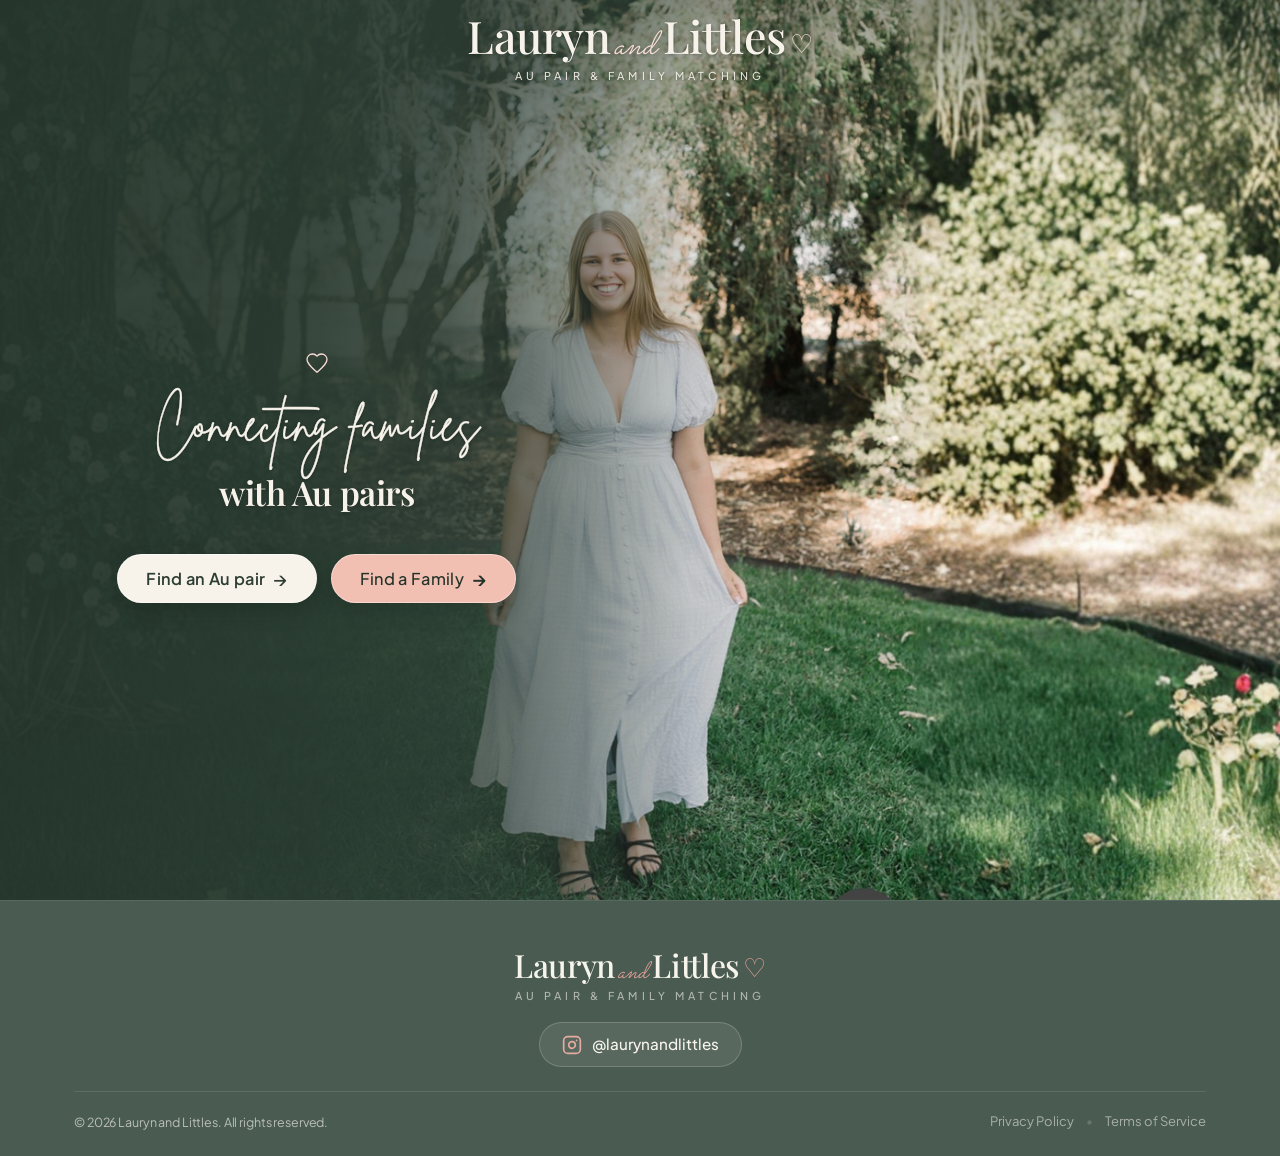
==== commit a5928daa: "Enhance desktop hero layout, form UX, UK GDPR privacy notice, and add scroll-to-top button" ====
--- a/index.html
+++ b/index.html
@@ -14,7 +14,7 @@
   <link rel="preconnect" href="https://fonts.gstatic.com" crossorigin>
   <link href="https://fonts.googleapis.com/css2?family=Alex+Brush&family=Allison&family=Cormorant+Garamond:ital,wght@0,300;0,400;0,500;0,600;1,400&family=Ms+Madi&family=Playfair+Display:ital,wght@0,400;0,500;0,600;1,400&family=Plus+Jakarta+Sans:wght@400;500;600&family=Sacramento&display=swap" rel="stylesheet">
 
-  <link rel="stylesheet" href="css/style.css?v=5.0">
+  <link rel="stylesheet" href="css/style.css?v=8.0">
 </head>
 <body class="has-green-overlay">
   <!-- Header Navbar (Transparent with cream logo at top, solid cream with dark green logo on scroll via main.js) -->
@@ -127,7 +127,7 @@
       </div>
 
       <form class="modal-form" id="request-form" onsubmit="event.preventDefault(); window.submitRequest();">
-        <input type="hidden" id="request-type" value="Family needing a Sitter">
+        <input type="hidden" id="request-type" value="Family looking for Au Pair">
 
         <div class="message-note">
           <p>Welcome to Lauryn &amp; Littles!</p>
@@ -143,11 +143,6 @@
           <input type="text" id="need-location" required placeholder="e.g. Winchester, West Hill" class="form-input">
         </div>
 
-        <!-- Anything else you feel we need to know -->
-        <div class="form-field">
-          <label for="need-details">Anything else you feel we need to know:</label>
-          <textarea id="need-details" rows="3" placeholder="e.g. medical conditions, routines, pets, parking, etc." class="form-textarea"></textarea>
-        </div>
 
         <!-- Contact Information -->
         <div class="form-row">
@@ -202,15 +197,9 @@
           <input type="email" id="waiting-email" required placeholder="Larissa_saunders@gmail.com" class="form-input">
         </div>
 
-        <div class="form-row">
-          <div class="form-field">
-            <label for="waiting-phone">Phone Number</label>
-            <input type="tel" id="waiting-phone" required placeholder="07704 911930" class="form-input">
-          </div>
-          <div class="form-field">
-            <label for="waiting-city">City</label>
-            <input type="text" id="waiting-city" required placeholder="e.g. Winchester" class="form-input">
-          </div>
+        <div class="form-field">
+          <label for="waiting-phone">Phone Number</label>
+          <input type="tel" id="waiting-phone" required placeholder="07704 911930" class="form-input">
         </div>
 
         <!-- Confirmation Checkbox -->
--- a/css/style.css
+++ b/css/style.css
@@ -401,6 +401,34 @@
 
 .btn-hero-primary:hover .btn-arrow {
   transform: translateX(4px);
+}
+
+/* Button Loading & Disabled State */
+.btn-hero-primary:disabled,
+.btn-hero-primary.is-loading {
+  opacity: 0.78;
+  cursor: not-allowed !important;
+  transform: none !important;
+  box-shadow: 0 4px 12px rgba(74, 92, 82, 0.2) !important;
+  pointer-events: none;
+}
+
+.btn-spinner {
+  display: inline-block;
+  width: 16px;
+  height: 16px;
+  border: 2px solid rgba(255, 255, 255, 0.35);
+  border-top-color: #ffffff;
+  border-radius: 50%;
+  animation: btnSpin 0.75s linear infinite;
+  margin-right: 6px;
+  flex-shrink: 0;
+}
+
+@keyframes btnSpin {
+  to {
+    transform: rotate(360deg);
+  }
 }
 
 /* Button 2: "Find a Family ->" */
@@ -995,19 +1023,22 @@
   padding: 6px 0 0 0;
   color: #3b493f;
   font-family: var(--font-sans);
-  font-size: 0.96rem;
-  line-height: 1.65;
+  font-size: 0.95rem;
+  line-height: 1.68;
   margin-bottom: 24px;
 }
 
 .waiting-list-note p,
 .message-note p {
-  margin: 0 0 18px 0;
-}
-
+  margin: 0 0 16px 0 !important;
+  line-height: 1.68;
+}
+
+.waiting-list-note p:last-child,
 .waiting-list-note p:last-of-type,
+.message-note p:last-child,
 .message-note p:last-of-type {
-  margin-bottom: 22px;
+  margin-bottom: 24px !important;
 }
 
 .waiting-list-signature,
@@ -1881,20 +1912,23 @@
 
   .waiting-list-note,
   .message-note {
-    padding: 4px 0 0 0;
+    padding: 6px 0 0 0;
     font-size: 0.92rem;
-    line-height: 1.58;
-    margin-bottom: 20px;
+    line-height: 1.64;
+    margin-bottom: 22px;
   }
 
   .waiting-list-note p,
   .message-note p {
-    margin: 0 0 14px 0;
-  }
-
+    margin: 0 0 15px 0 !important;
+    line-height: 1.64;
+  }
+
+  .waiting-list-note p:last-child,
   .waiting-list-note p:last-of-type,
+  .message-note p:last-child,
   .message-note p:last-of-type {
-    margin-bottom: 16px;
+    margin-bottom: 22px !important;
   }
 
   .waiting-list-signature,
@@ -2102,7 +2136,7 @@
     margin-bottom: 9px;
     letter-spacing: normal;
     line-height: 1.2;
-    filter: drop-shadow(0 0 1.5px #ffffff) drop-shadow(0 0 2px #ffffff) drop-shadow(0 0 6px rgba(255, 255, 255, 0.85));
+    filter: none;
     text-rendering: optimizeLegibility;
     -webkit-font-smoothing: antialiased;
     -moz-osx-font-smoothing: grayscale;
@@ -2121,7 +2155,7 @@
     text-align: center;
     line-height: 1.15;
     letter-spacing: -0.01em;
-    filter: drop-shadow(0 0 1.5px #ffffff) drop-shadow(0 0 2px #ffffff) drop-shadow(0 0 6px rgba(255, 255, 255, 0.85));
+    filter: none;
     text-rendering: optimizeLegibility;
     -webkit-font-smoothing: antialiased;
     font-feature-settings: "liga" 1, "kern" 1;
@@ -2521,6 +2555,66 @@
 
   .legal-return-btn, .legal-alt-btn {
     width: 100%;
+  }
+}
+
+/* ==========================================================================
+   SCROLL TO TOP FLOATING BUTTON
+   ========================================================================== */
+.scroll-to-top-btn {
+  position: fixed;
+  bottom: 28px;
+  right: 28px;
+  z-index: 999;
+  width: 44px;
+  height: 44px;
+  border-radius: 50%;
+  background-color: #4a5c52;
+  color: #f7f2ea;
+  border: 1px solid rgba(255, 255, 255, 0.25);
+  box-shadow: 0 4px 18px rgba(40, 56, 47, 0.28);
+  display: flex;
+  align-items: center;
+  justify-content: center;
+  cursor: pointer;
+  opacity: 0;
+  visibility: hidden;
+  transform: translateY(14px);
+  transition: opacity 0.3s ease, transform 0.3s ease, visibility 0.3s, background-color 0.25s, box-shadow 0.25s;
+}
+
+.scroll-to-top-btn.is-visible {
+  opacity: 1;
+  visibility: visible;
+  transform: translateY(0);
+}
+
+.scroll-to-top-btn:hover {
+  background-color: #38473e;
+  color: #ffffff;
+  transform: translateY(-3px);
+  box-shadow: 0 8px 24px rgba(40, 56, 47, 0.38);
+}
+
+.scroll-to-top-btn:active {
+  transform: translateY(0);
+  box-shadow: 0 2px 8px rgba(40, 56, 47, 0.2);
+}
+
+.scroll-to-top-btn svg {
+  transition: transform 0.2s ease;
+}
+
+.scroll-to-top-btn:hover svg {
+  transform: translateY(-2px);
+}
+
+@media (max-width: 600px) {
+  .scroll-to-top-btn {
+    bottom: 20px;
+    right: 20px;
+    width: 40px;
+    height: 40px;
   }
 }
 
@@ -2652,6 +2746,7 @@
   white-space: nowrap;
   -webkit-text-stroke: 0.35px var(--color-wall-portrait, #f7f2ea);
   text-shadow: 0 1px 3px rgba(20, 32, 24, 0.5);
+  filter: none !important;
 }
 
 .hero-green-content .serif-line {
@@ -2665,6 +2760,7 @@
   text-rendering: optimizeLegibility;
   -webkit-font-smoothing: antialiased;
   text-shadow: 0 1px 3px rgba(20, 32, 24, 0.45);
+  filter: none !important;
 }
 
 /* 5. Buttons (High Contrast Against Brand Green) */
@@ -2769,7 +2865,7 @@
 @media (min-width: 768px) {
   .hero-section.hero-green-overlay {
     background-image: url('../images/1000054758.jpg') !important;
-    background-position: 72% center !important;
+    background-position: 84% center !important;
     background-size: cover !important;
     height: 100vh;
     height: 100dvh;
@@ -2778,21 +2874,20 @@
     justify-content: center;
   }
 
-  /* Desktop Multi-Stop Horizontal Gradient */
+  /* Desktop Multi-Stop Horizontal Gradient: Rich green on left, clear on Lauryn */
   .hero-section.hero-green-overlay::before {
     background: linear-gradient(
       90deg,
-      rgba(38, 54, 45, 0.94) 0%,
-      rgba(45, 62, 53, 0.92) 26%,
-      rgba(48, 66, 56, 0.86) 36%,
-      rgba(55, 74, 64, 0.65) 46%,
-      rgba(65, 84, 73, 0.35) 54%,
-      rgba(74, 92, 82, 0.12) 60%,
-      transparent 66%
+      rgba(38, 54, 45, 0.95) 0%,
+      rgba(42, 59, 49, 0.93) 25%,
+      rgba(45, 62, 53, 0.85) 35%,
+      rgba(52, 70, 60, 0.50) 46%,
+      rgba(62, 80, 70, 0.15) 54%,
+      transparent 60%
     ),
     linear-gradient(
       180deg,
-      rgba(38, 54, 45, 0.50) 0%,
+      rgba(38, 54, 45, 0.45) 0%,
       transparent 18%
     );
   }
@@ -2801,29 +2896,39 @@
     flex-direction: row;
     align-items: center;
     justify-content: flex-start;
-    padding: clamp(90px, 12vh, 120px) 40px clamp(40px, 6vh, 60px) clamp(50px, 7vw, 110px);
+    max-width: 100% !important;
+    margin: 0 !important;
+    padding: clamp(90px, 12vh, 120px) 40px clamp(40px, 6vh, 60px) clamp(40px, 6vw, 100px);
   }
 
   .hero-green-content {
-    max-width: 520px;
+    max-width: 480px;
     margin: 0;
     align-items: center;
     text-align: center;
   }
 
   .hero-green-content .script-line {
-    font-size: clamp(3.4rem, 4.3vw, 4.5rem);
-    margin-bottom: 14px;
+    font-size: clamp(3.2rem, 3.8vw, 4.3rem);
+    margin-bottom: 12px;
+    filter: none !important;
+    color: var(--color-wall-portrait, #f7f2ea) !important;
+    text-shadow: 0 1px 3px rgba(20, 32, 24, 0.5) !important;
+    -webkit-text-stroke: 0.35px var(--color-wall-portrait, #f7f2ea);
   }
 
   .hero-green-content .serif-line {
-    font-size: clamp(2.25rem, 2.9vw, 3rem);
+    font-size: clamp(2.1rem, 2.5vw, 2.7rem);
+    filter: none !important;
+    color: var(--color-wall-portrait, #f7f2ea) !important;
+    text-shadow: 0 1px 3px rgba(20, 32, 24, 0.45) !important;
   }
 
   .hero-green-content .hero-buttons {
-    gap: 16px;
-    margin-top: 8px;
-  }
-}
-
-
+    gap: 14px;
+    margin-top: 10px;
+    justify-content: center;
+  }
+}
+
+
